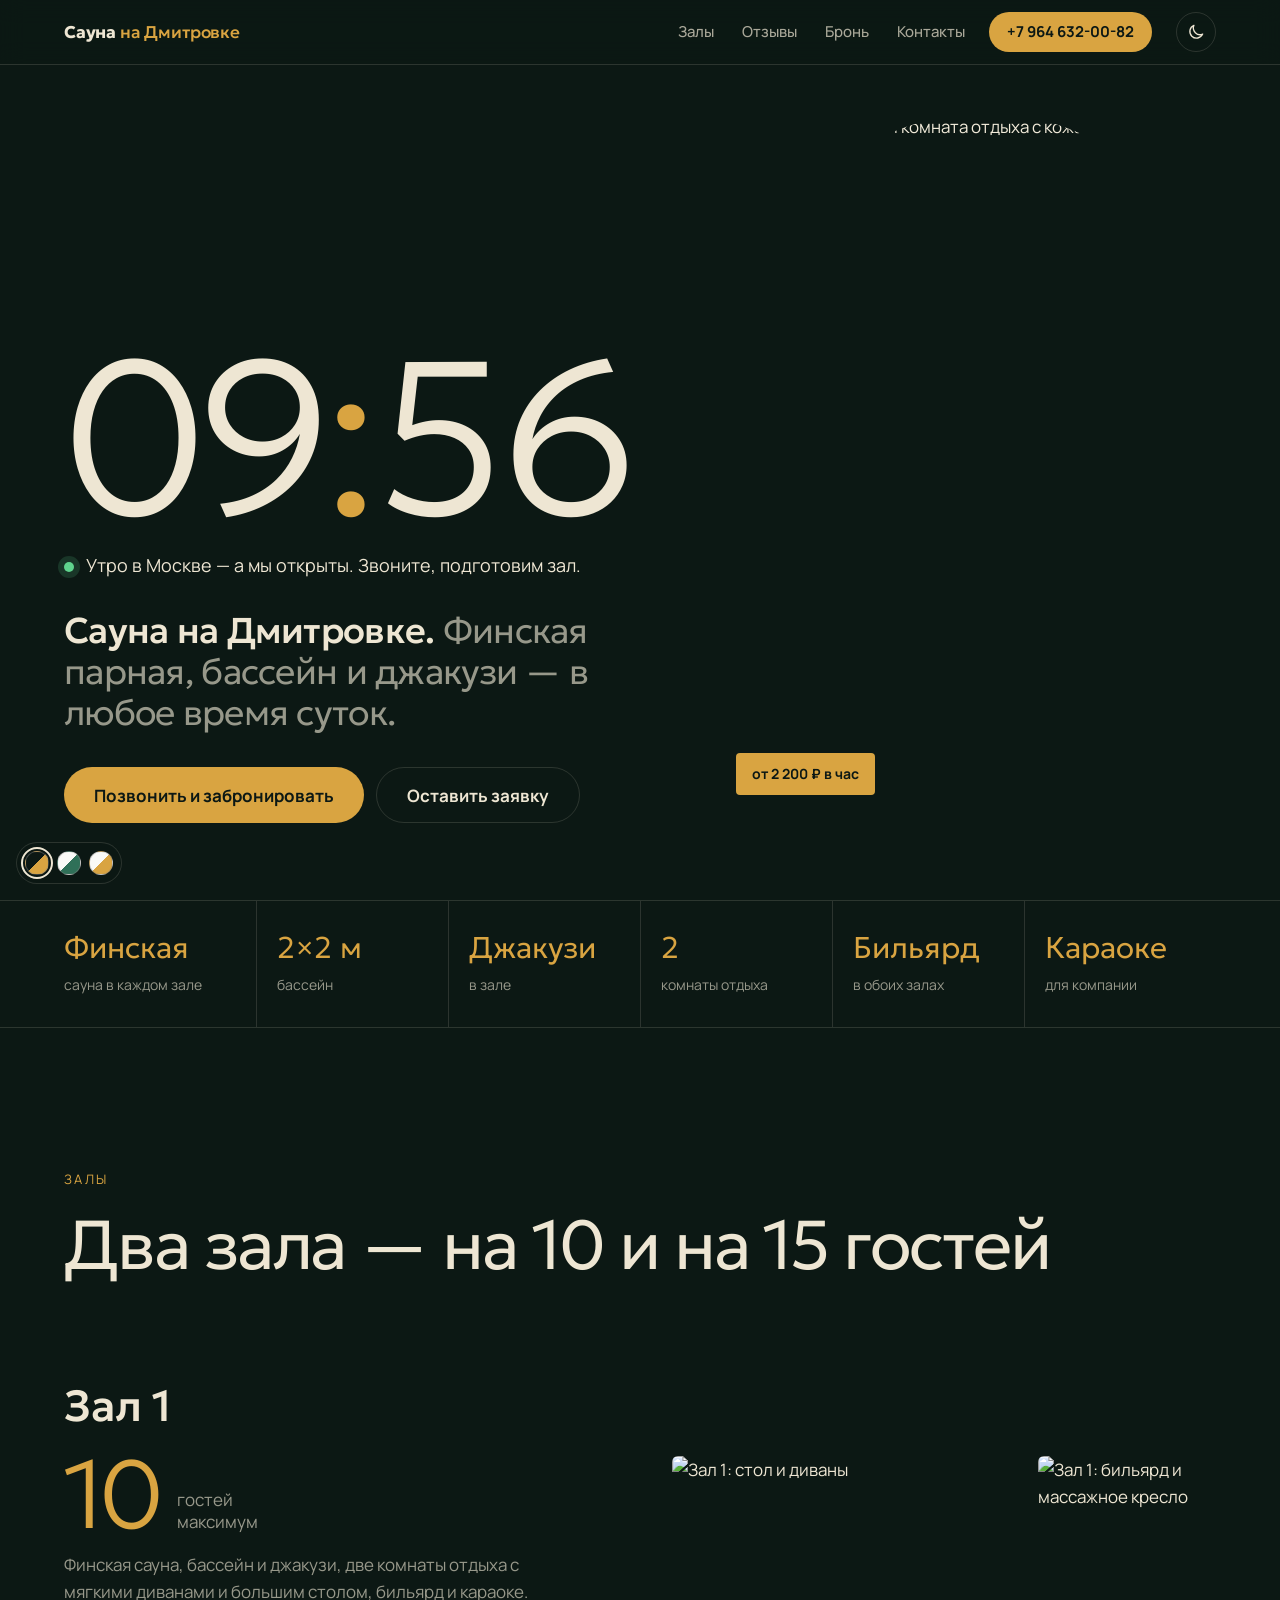
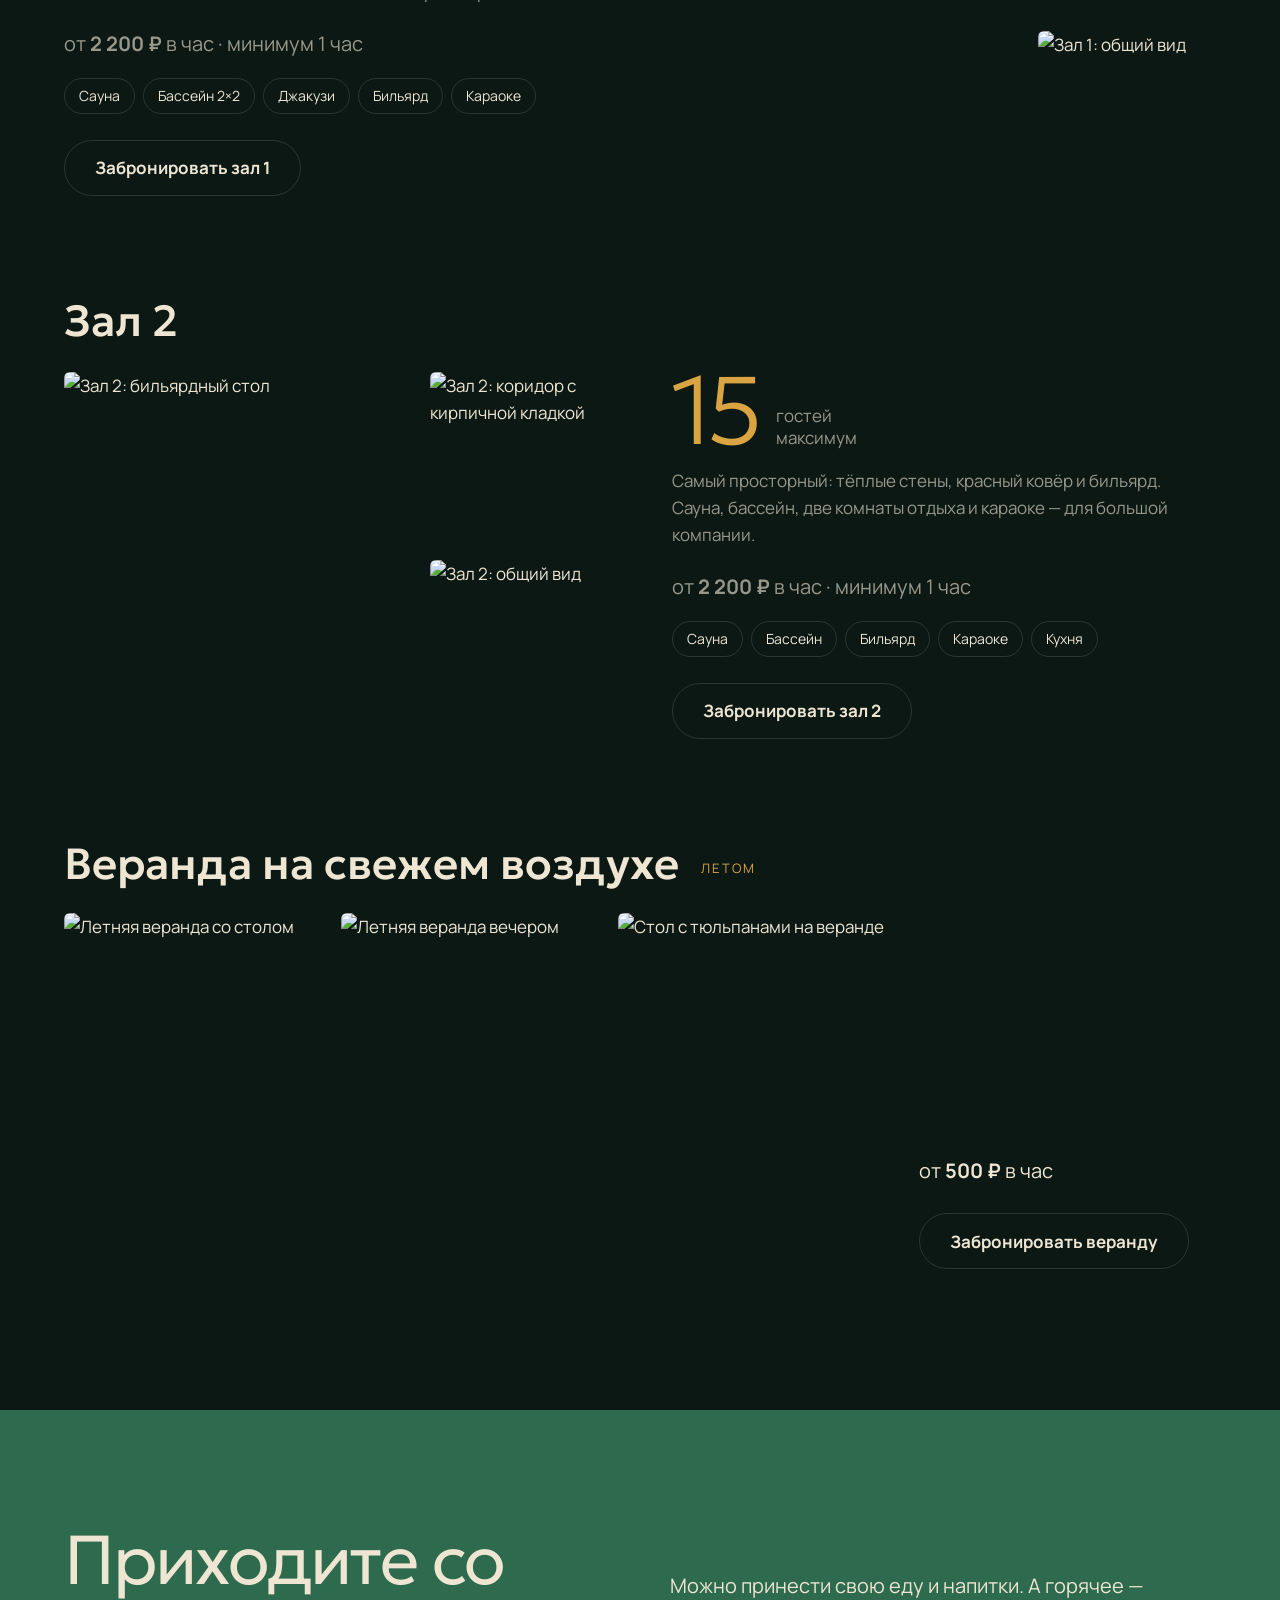
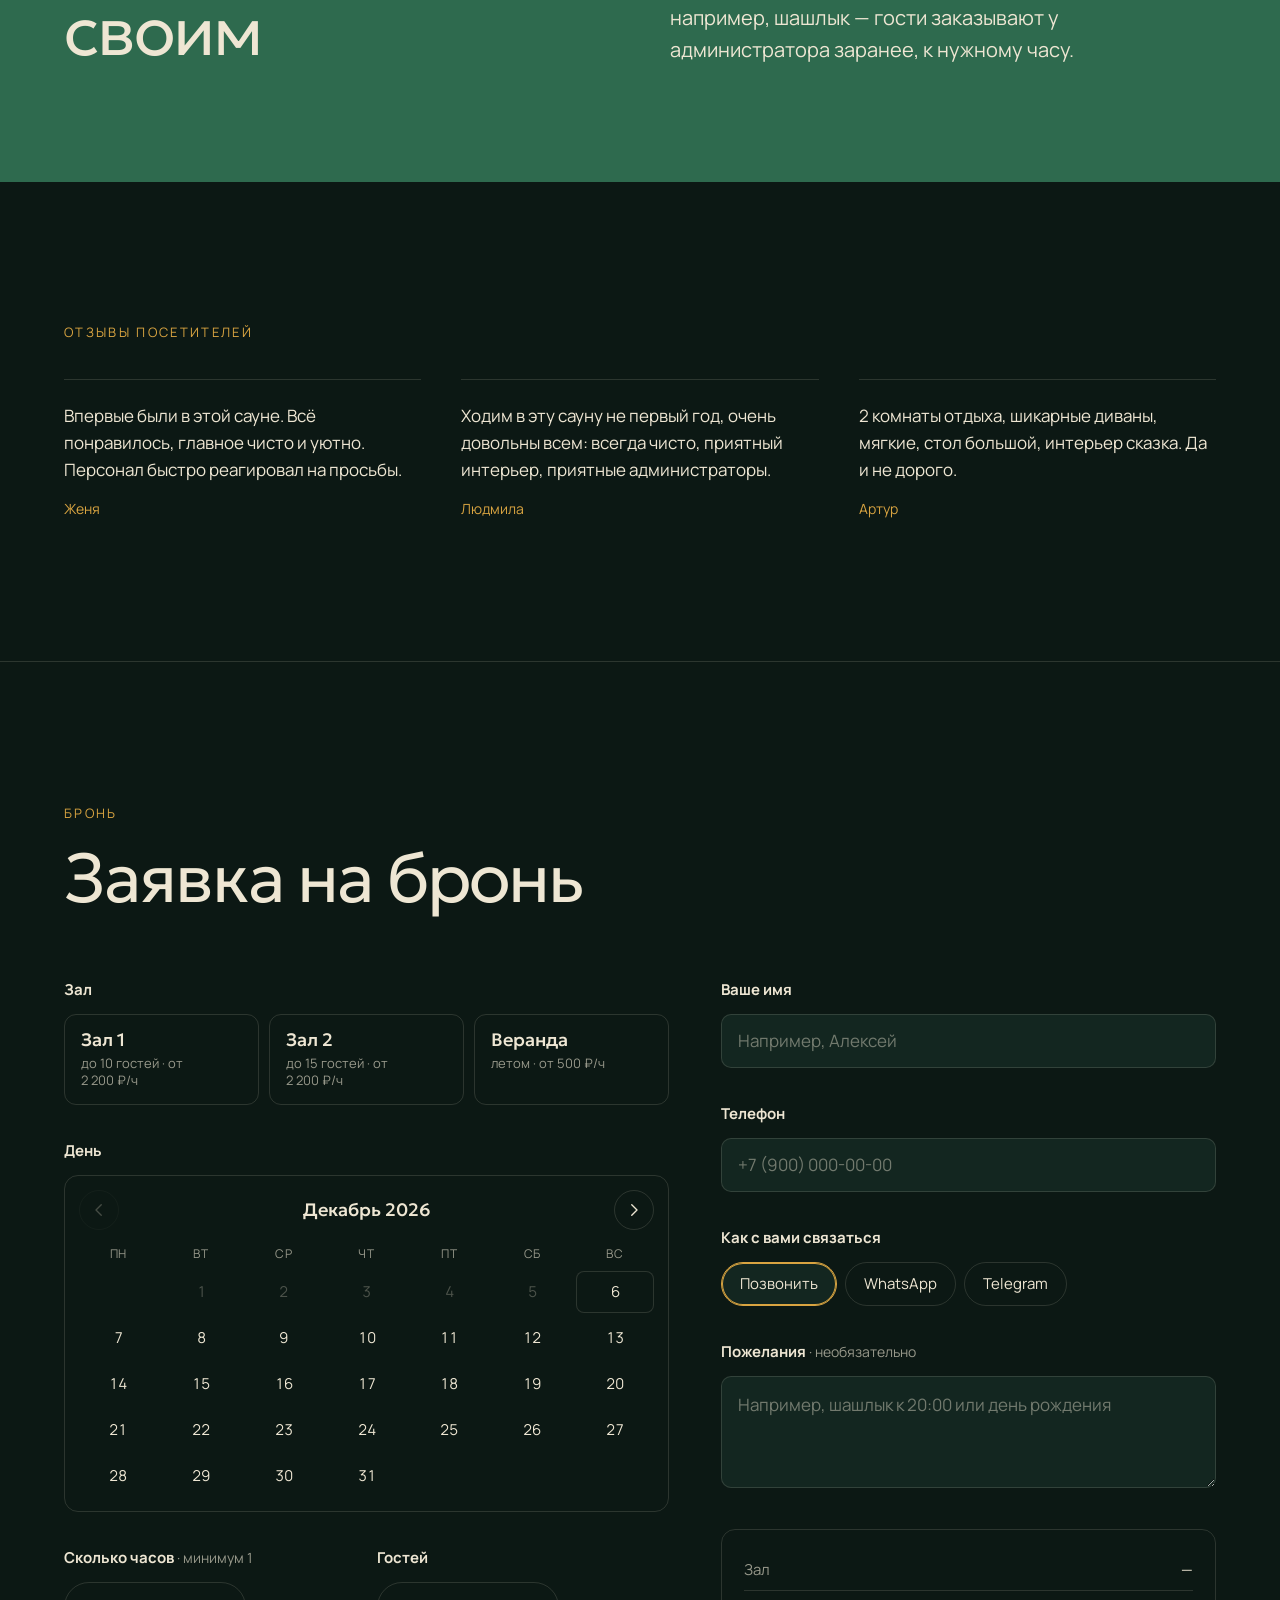
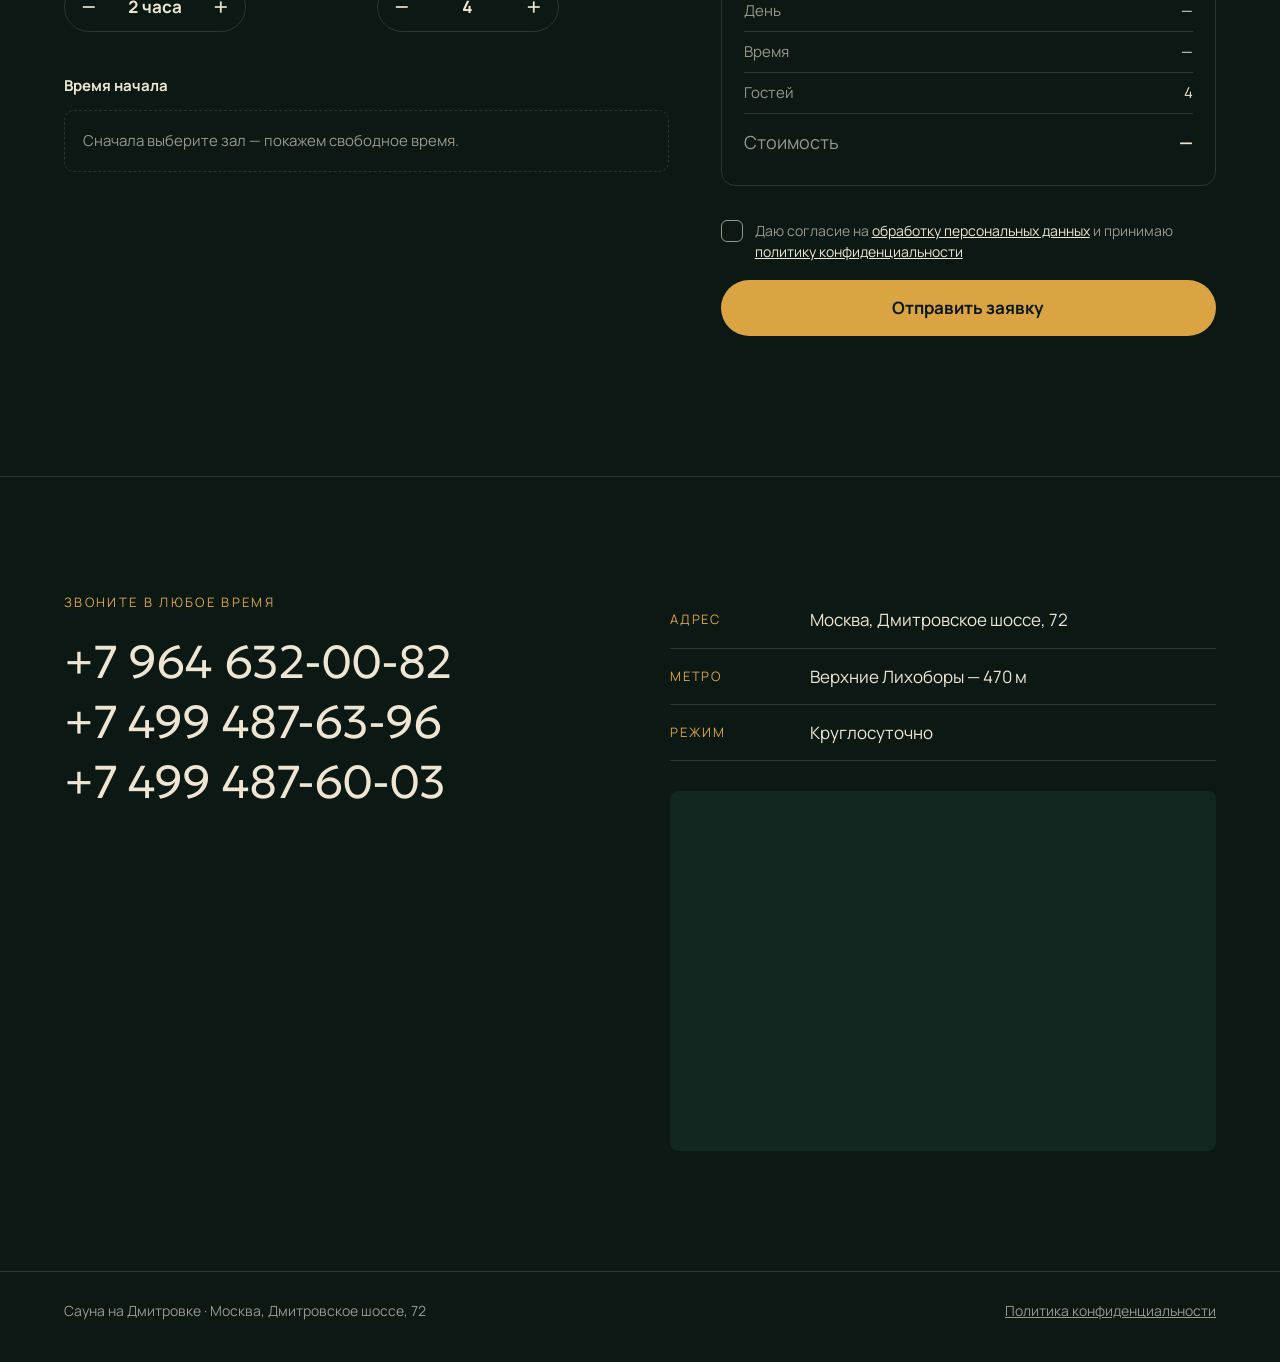
==== index.html @ c2f3207b "Минимализм: зелёный ближе к цвету потолка в залах Co-Authored-By: Claude Opus 5.5 <noreply@anthropic" ====
<!DOCTYPE html>
<html lang="ru">
<head>
<meta charset="UTF-8">
<meta name="viewport" content="width=device-width, initial-scale=1">
<meta name="referrer" content="no-referrer">
<script>
// Тема и вариант дизайна до отрисовки, чтобы не мигало: сохранённый выбор, иначе тёмная и первый
(function () {
  var t = null, d = null;
  try { t = localStorage.getItem('theme'); d = localStorage.getItem('design'); } catch (e) {}
  var q = /[?&]d=([123])/.exec(location.search);
  if (q) d = q[1];
  if (t !== 'light') t = 'dark';
  if (d !== '2' && d !== '3') d = '1';
  document.documentElement.setAttribute('data-theme', t);
  document.documentElement.setAttribute('data-design', d);
})();
</script>
<title>Сауна на Дмитровке — открыто круглосуточно</title>
<link rel="preconnect" href="https://fonts.googleapis.com">
<link rel="preconnect" href="https://fonts.gstatic.com" crossorigin>
<link href="https://fonts.googleapis.com/css2?family=Geologica:wght@200;300;500;700&family=Manrope:wght@400;500;700&family=Onest:wght@400;500;600;700&display=swap" rel="stylesheet">
<style>
:root {
  --night: #0c1814;      /* ночь, хвоя */
  --deep: #132620;
  --cloth: #2e6a4e;      /* сукно бильярда, потолок зала */
  --gold: #d9a441;       /* золотистая штукатурка стен */
  --steam: #eee6d3;      /* пар, полотенце */
  --dim: rgba(238, 230, 211, .62);
  --line: rgba(238, 230, 211, .14);
  --pad: clamp(20px, 5vw, 72px);
  --accent: var(--gold);  /* золото для текста */
  --on-gold: #0c1814;     /* текст на золотой кнопке */
  --gold-hover: #f0bd58;
  --map-filter: invert(.9) hue-rotate(180deg) saturate(.5);
  --display: 'Geologica', sans-serif;
  --body: 'Manrope', system-ui, sans-serif;
  color-scheme: dark;
}
/* Светлая тема: день, пар и светлое дерево */
:root { --err: #f0806f; }
:root[data-theme="light"] {
  --night: #fafaf7;
  --deep: #efece4;
  --steam: #15251e;
  --dim: rgba(21, 37, 30, .68);
  --line: rgba(21, 37, 30, .14);
  --accent: #8f6210;
  --gold-hover: #c8922f;
  --map-filter: none;
  --err: #b3392b;
  color-scheme: light;
}
* { box-sizing: border-box; }
html { scroll-behavior: smooth; }
body { margin: 0; background: var(--night); color: var(--steam); font: 400 17px/1.6 var(--body), system-ui, sans-serif; -webkit-font-smoothing: antialiased; overflow-x: hidden; }
img { display: block; max-width: 100%; }
a { color: inherit; }
h1, h2, h3, p, ul, dl, dd, figure, blockquote { margin: 0; padding: 0; }
ul { list-style: none; }
.wrap { max-width: 1280px; margin: 0 auto; padding: 0 var(--pad); }
h2 { font: 300 clamp(38px, 5.4vw, 76px)/1.02 var(--display), sans-serif; letter-spacing: -.03em; }
.kicker { font-size: 13px; letter-spacing: .18em; text-transform: uppercase; color: var(--accent); margin-bottom: 20px; }
.btn { display: inline-flex; align-items: center; gap: 10px; min-height: 56px; padding: 0 30px; border-radius: 999px; background: var(--gold); color: var(--on-gold); font-weight: 700; text-decoration: none; transition: background .2s; }
.btn:hover { background: var(--gold-hover); }
.btn-ghost { background: none; color: var(--steam); border: 1px solid var(--line); }
.btn-ghost:hover { background: var(--deep); }

/* Шапка */
.top { position: absolute; inset: 0 0 auto; z-index: 5; display: flex; align-items: center; gap: 24px; padding: 22px var(--pad); }
.brand { font: 500 18px/1 var(--display); text-decoration: none; letter-spacing: -.01em; }
.brand b { color: var(--accent); font-weight: 500; }
.top nav { margin-left: auto; display: flex; gap: 28px; font-size: 15px; }
.top nav a { text-decoration: none; opacity: .75; }
.top nav a:hover { opacity: 1; }
.top .tel { text-decoration: none; font-weight: 700; }
.theme { flex: none; display: grid; place-items: center; width: 44px; height: 44px; padding: 0; border: 1px solid var(--line); border-radius: 50%; background: none; color: inherit; cursor: pointer; transition: background .2s; }
.theme, .lb button, [data-gallery] img { -webkit-tap-highlight-color: transparent; }
button, .btn { -webkit-user-select: none; user-select: none; }
.theme:focus:not(:focus-visible), .lb button:focus:not(:focus-visible) { outline: none; }
@media (hover: hover) { .theme:hover { background: var(--deep); } }
.theme svg { width: 20px; height: 20px; }
.theme .sun, [data-theme="light"] .theme .moon { display: none; }
[data-theme="light"] .theme .sun { display: block; }
body, .inside, .contact, .tags li, .btn-ghost { transition: background-color .3s, color .3s, border-color .3s; }

/* Первый экран: живые часы */
.hero { min-height: 100svh; display: grid; grid-template-columns: 1.15fr .85fr; align-items: end; gap: clamp(28px, 5vw, 80px); padding: 120px var(--pad) clamp(40px, 6vw, 80px); max-width: 1440px; margin: 0 auto; }
.clock { font: 200 clamp(100px, 17vw, 270px)/.8 var(--display), sans-serif; letter-spacing: -.06em; font-variant-numeric: tabular-nums; color: var(--steam); -webkit-user-select: none; user-select: none; }
.clock .colon { color: var(--accent); animation: blink 2s steps(1) infinite; }
@keyframes blink { 50% { opacity: .2; } }
.now { display: flex; align-items: flex-start; gap: 12px; margin: 26px 0 30px; font-size: 18px; }
.dot { flex: none; margin-top: .6em; width: 10px; height: 10px; border-radius: 50%; background: #5fd38d; box-shadow: 0 0 0 6px rgba(95, 211, 141, .16); }
.hero h1 { font: 500 clamp(26px, 2.8vw, 40px)/1.15 var(--display); letter-spacing: -.02em; max-width: 18em; }
.hero h1 span { color: var(--dim); font-weight: 300; }
.hero .actions { display: flex; flex-wrap: wrap; gap: 12px; margin-top: 34px; }
.hero figure { position: relative; align-self: stretch; min-height: 420px; }
.hero figure img { position: absolute; inset: 0; width: 100%; height: 100%; object-fit: cover; border-radius: 300px 300px 8px 8px; filter: saturate(.85) contrast(1.05); }
.hero figcaption { position: absolute; left: -18px; bottom: 28px; background: var(--gold); color: var(--on-gold); padding: 10px 16px; font-weight: 700; font-size: 14px; border-radius: 4px; }

/* Что внутри */
.inside { border-block: 1px solid var(--line); }
.inside ul { display: grid; grid-template-columns: repeat(6, 1fr); }
.inside li { padding: 30px 20px; border-left: 1px solid var(--line); }
.inside li:first-child { border-left: 0; padding-left: 0; }
.inside b { display: block; font: 300 30px/1.1 var(--display); color: var(--accent); margin-bottom: 6px; }
.inside span { color: var(--dim); font-size: 14px; }

/* Залы */
.halls { padding-block: clamp(80px, 11vw, 160px); }
.hall { display: grid; grid-template-columns: 1fr 1fr; gap: clamp(28px, 5vw, 80px); align-items: center; margin-top: clamp(56px, 8vw, 110px); }
.hall:nth-child(odd) .shots { order: 2; }
.shots { display: grid; grid-template-columns: 2fr 1fr; gap: 10px; }
.shots img { width: 100%; height: 100%; object-fit: cover; border-radius: 6px; aspect-ratio: 4 / 3; }
.shots img:first-child { grid-row: span 2; aspect-ratio: auto; }
.cap { display: flex; align-items: last baseline; gap: 18px; margin-bottom: 18px; }
.cap b { font: 200 clamp(64px, 7.5vw, 104px)/.8 var(--display); letter-spacing: -.05em; color: var(--accent); }
.cap span { color: var(--dim); line-height: 1.3; }
.hall h3 { grid-column: 1 / -1; font: 500 clamp(32px, 3.4vw, 44px)/1.1 var(--display); margin-bottom: calc(-1 * clamp(10px, 3vw, 50px)); }
.hall p { color: var(--dim); max-width: 30em; }
.price { margin-top: 22px; font-size: 20px; }
.price b { font-weight: 700; }
.tags { display: flex; flex-wrap: wrap; gap: 8px; margin-top: 18px; }
.tags li { padding: 6px 14px; border: 1px solid var(--line); border-radius: 999px; font-size: 14px; }
.veranda { margin-top: clamp(56px, 8vw, 110px); display: grid; grid-template-columns: repeat(3, 1fr) 1.2fr; gap: 10px; align-items: end; }
.veranda img { aspect-ratio: 3 / 4; object-fit: cover; border-radius: 6px; width: 100%; }
.veranda h3 { grid-column: 1 / -1; font: 500 clamp(32px, 3.4vw, 44px)/1.1 var(--display); margin-bottom: 14px; }
.veranda h3 small { font: 400 13px/1 var(--body), sans-serif; letter-spacing: .18em; text-transform: uppercase; color: var(--accent); margin-left: 12px; vertical-align: middle; }
.veranda div { padding-left: 24px; }

/* Своё */
.own { background: var(--cloth); color: #eee6d3; padding: clamp(70px, 9vw, 130px) 0; }
.own .wrap { display: grid; grid-template-columns: 1fr 1fr; gap: 60px; align-items: end; }
.own p { font-size: 20px; max-width: 26em; }

/* Отзывы */
.reviews { padding-block: clamp(80px, 11vw, 160px); }
.quotes { margin-top: 36px; display: grid; grid-template-columns: repeat(3, 1fr); gap: 40px; }
.quotes figure { border-top: 1px solid var(--line); padding-top: 22px; }
.quotes blockquote { font-size: 17px; }
.quotes figcaption { margin-top: 14px; color: var(--accent); font-size: 14px; }

/* Контакты */
.contact { border-top: 1px solid var(--line); padding: clamp(70px, 9vw, 130px) 0 120px; }
.contact .wrap { display: grid; grid-template-columns: 1fr 1fr; gap: 60px; }
.phones a { display: block; font: 300 clamp(30px, 3.6vw, 48px)/1.3 var(--display); text-decoration: none; letter-spacing: -.02em; }
.phones a:hover { color: var(--accent); }
.contact dl div { display: grid; grid-template-columns: 140px 1fr; padding: 14px 0; border-bottom: 1px solid var(--line); }
.contact dt { color: var(--accent); font-size: 13px; letter-spacing: .14em; text-transform: uppercase; padding-top: 3px; }
.map { margin-top: 30px; height: 360px; border-radius: 8px; overflow: hidden; background: var(--deep); }
.map iframe { width: 100%; height: 100%; border: 0; filter: var(--map-filter); }

/* Заявка на бронь */
.booking { border-top: 1px solid var(--line); padding: clamp(80px, 11vw, 160px) 0; }
.bk-head { display: grid; gap: 60px; align-items: end; margin-bottom: clamp(40px, 5vw, 64px); }
.bk-head p:last-child { color: var(--dim); max-width: 28em; }
.bk-form { display: grid; grid-template-columns: 1.1fr .9fr; gap: clamp(28px, 4vw, 64px); align-items: start; }
.bk-form[hidden] { display: none; }
.bk-col { display: grid; gap: 34px; min-width: 0; }
.bk-form fieldset { border: 0; margin: 0; padding: 0; min-width: 0; }
.f-label { display: block; padding: 0; margin-bottom: 12px; font-weight: 700; font-size: 15px; }
.f-label small { font-weight: 400; color: var(--dim); font-size: 14px; }
.f-input { width: 100%; min-height: 54px; padding: 0 16px; border: 1px solid var(--line); border-radius: 10px; background: var(--deep); color: var(--steam); font: inherit; }
textarea.f-input { min-height: 96px; padding: 14px 16px; resize: vertical; }
.f-input::placeholder { color: var(--dim); opacity: .7; }
.f-input:focus { outline: 2px solid var(--accent); outline-offset: 1px; }
.f-input[aria-invalid="true"] { border-color: var(--err); }
.f-err { color: var(--err); font-size: 14px; margin-top: 8px; }
.f-err:empty { display: none; }
.f-hint { color: var(--dim); font-size: 14px; margin-top: 8px; }
.sr { position: absolute; width: 1px; height: 1px; overflow: hidden; clip-path: inset(50%); white-space: nowrap; }

/* Выбор зала и способа связи */
.opts { display: grid; grid-template-columns: repeat(3, 1fr); gap: 10px; }
.opt { position: relative; cursor: pointer; -webkit-tap-highlight-color: transparent; }
.opt input { position: absolute; opacity: 0; pointer-events: none; }
.opt span { display: block; height: 100%; padding: 14px 16px; border: 1px solid var(--line); border-radius: 12px; transition: border-color .2s, background .2s; }
.opt b { display: block; font: 500 18px/1.2 var(--display); }
.opt small { display: block; margin-top: 4px; color: var(--dim); font-size: 13px; line-height: 1.35; }
.opt input:checked + span { border-color: var(--accent); background: var(--deep); box-shadow: inset 0 0 0 1px var(--accent); }
.opt input:focus-visible + span { outline: 2px solid var(--accent); outline-offset: 2px; }
.pills { display: flex; flex-wrap: wrap; gap: 8px; }
.pills .opt span { padding: 0 18px; min-height: 44px; display: flex; align-items: center; border-radius: 999px; font-size: 15px; }

/* Календарь */
.cal { border: 1px solid var(--line); border-radius: 14px; padding: 14px; }
.cal-head { display: flex; align-items: center; justify-content: space-between; margin-bottom: 10px; }
.cal-head b { font: 500 18px/1 var(--display); text-transform: capitalize; }
.cal-nav { display: grid; place-items: center; width: 40px; height: 40px; border: 1px solid var(--line); border-radius: 50%; background: none; color: inherit; cursor: pointer; -webkit-tap-highlight-color: transparent; }
.cal-nav:disabled { opacity: .25; cursor: default; }
.cal-nav svg { width: 18px; height: 18px; }
.cal-grid { display: grid; grid-template-columns: repeat(7, 1fr); gap: 4px; text-align: center; }
.cal-grid .wd { font-size: 12px; color: var(--dim); padding: 4px 0; text-transform: uppercase; letter-spacing: .06em; }
.day { min-height: 42px; border: 0; border-radius: 8px; background: none; color: inherit; font: inherit; font-size: 15px; font-variant-numeric: tabular-nums; cursor: pointer; -webkit-tap-highlight-color: transparent; }
.day:not(:disabled):hover { background: var(--deep); }
.day.today { box-shadow: inset 0 0 0 1px var(--line); }
.day:disabled { opacity: .28; cursor: default; }
.day.full { text-decoration: line-through; }
.day[aria-pressed="true"] { background: var(--gold); color: var(--on-gold); font-weight: 700; }

/* Время */
.slots { display: grid; grid-template-columns: repeat(auto-fill, minmax(70px, 1fr)); gap: 6px; }
.slot { min-height: 44px; border: 1px solid var(--line); border-radius: 8px; background: none; color: inherit; font: inherit; font-size: 15px; font-variant-numeric: tabular-nums; cursor: pointer; -webkit-tap-highlight-color: transparent; }
.slot:not(:disabled):hover { background: var(--deep); }
.slot:disabled { opacity: .3; text-decoration: line-through; cursor: default; }
.slot[aria-pressed="true"] { background: var(--gold); border-color: var(--gold); color: var(--on-gold); font-weight: 700; }
.slots-empty { padding: 18px; border: 1px dashed var(--line); border-radius: 10px; color: var(--dim); font-size: 15px; }
.legend[hidden] { display: none; }
.legend { display: flex; flex-wrap: wrap; gap: 6px 18px; margin-top: 10px; color: var(--dim); font-size: 13px; }
.legend i { display: inline-block; width: 12px; height: 12px; margin-right: 6px; border-radius: 3px; vertical-align: -1px; border: 1px solid var(--line); }
.legend .l-busy { opacity: .35; background: var(--line); }
.legend .l-sel { background: var(--gold); border-color: var(--gold); }

/* Счётчики */
.stepper { display: inline-flex; align-items: center; border: 1px solid var(--line); border-radius: 999px; }
.stepper button { width: 48px; height: 48px; border: 0; border-radius: 50%; background: none; color: inherit; font: 300 24px/1 var(--display); cursor: pointer; -webkit-tap-highlight-color: transparent; }
.stepper button:disabled { opacity: .25; cursor: default; }
.stepper output { min-width: 84px; text-align: center; font-weight: 700; font-variant-numeric: tabular-nums; }
.row2 { display: grid; grid-template-columns: 1fr 1fr; gap: 20px; }

/* Итог и отправка */
.bk-side { position: sticky; top: 24px; }
.bk-sum { border: 1px solid var(--line); border-radius: 14px; padding: 20px 22px; }
.bk-sum dl div { display: flex; justify-content: space-between; gap: 16px; padding: 8px 0; border-bottom: 1px solid var(--line); font-size: 15px; }
.bk-sum dt { color: var(--dim); }
.bk-sum dd { text-align: right; }
.bk-sum .total { border-bottom: 0; padding-top: 14px; font-size: 18px; }
.bk-sum .total dd { font-weight: 700; }
.bk-submit { width: 100%; justify-content: center; margin-top: 18px; border: 0; font: inherit; font-weight: 700; cursor: pointer; }
.bk-submit:disabled { opacity: .6; cursor: progress; }
.bk-note { margin-top: 12px; color: var(--dim); font-size: 14px; text-align: center; }
.bk-done { display: none; max-width: 640px; }
.bk-done.show { display: block; }
.bk-done h3 { font: 500 clamp(30px, 3.4vw, 44px)/1.1 var(--display); margin-bottom: 14px; }
.bk-done p { color: var(--dim); margin-bottom: 24px; }
.bk-done .bk-sum { margin-bottom: 24px; }
.bk-demo { font-size: 13px; }
.hall-book { margin-top: 26px; }
.agree { display: flex; gap: 12px; align-items: flex-start; font-size: 14px; line-height: 1.5; color: var(--dim); cursor: pointer; -webkit-tap-highlight-color: transparent; }
.agree input { appearance: none; -webkit-appearance: none; flex: none; display: grid; place-content: center; width: 22px; height: 22px; margin: 0; border: 1px solid var(--dim); border-radius: 6px; background: none; cursor: pointer; }
.agree input::before { content: ""; width: 6px; height: 11px; margin-top: -3px; border: solid var(--on-gold); border-width: 0 2px 2px 0; transform: rotate(45deg) scale(0); transition: transform .15s; }
.agree input:checked { background: var(--gold); border-color: var(--gold); }
.agree input:checked::before { transform: rotate(45deg) scale(1); }
.agree input:focus-visible { outline: 2px solid var(--accent); outline-offset: 2px; }
.agree input[aria-invalid="true"] { border-color: var(--err); }
.agree a { color: var(--steam); }
.foot { border-top: 1px solid var(--line); padding: 28px 0 40px; color: var(--dim); font-size: 14px; }
.foot .wrap { display: flex; flex-wrap: wrap; justify-content: space-between; gap: 8px 24px; }
.foot a { color: inherit; }

/* Просмотр фото на весь экран */
[data-gallery] img { cursor: zoom-in; }
.lb { position: fixed; inset: 0; z-index: 50; display: none; background: rgba(6, 12, 10, .94); color: #eee6d3; touch-action: pan-y; }
.lb.open { display: block; }
.lb img { position: absolute; inset: 64px 72px 72px; width: calc(100% - 144px); height: calc(100% - 136px); object-fit: contain; user-select: none; -webkit-user-drag: none; transition: opacity .2s; }
.lb img.loading { opacity: .3; }
.lb button { position: absolute; z-index: 2; display: grid; place-items: center; width: 52px; height: 52px; padding: 0; border: 1px solid rgba(238, 230, 211, .2); border-radius: 50%; background: rgba(12, 24, 20, .6); color: inherit; cursor: pointer; }
.lb button:hover { background: rgba(238, 230, 211, .12); }
.lb button[hidden] { display: none; }
.lb button svg { width: 22px; height: 22px; }
.lb .lb-close { top: 16px; right: 16px; }
.lb .lb-prev { left: 12px; top: 50%; translate: 0 -50%; }
.lb .lb-next { right: 12px; top: 50%; translate: 0 -50%; }
.lb-bar { position: absolute; left: 0; right: 0; bottom: 0; pointer-events: none; display: flex; justify-content: center; gap: 14px; padding: 22px; font-size: 15px; }
.lb-bar b { font-weight: 700; color: #d9a441; }

@media (max-width: 900px) {
  .top nav { display: none; }
  .top .tel { margin-left: auto; }
  .hero, .hall, .own .wrap, .contact .wrap { grid-template-columns: 1fr; }
  .hero figure { min-height: 320px; order: -1; }
  .hall:nth-child(odd) .shots { order: 0; }
  .inside ul { grid-template-columns: repeat(2, 1fr); }
  .inside li, .inside li:first-child { border-left: 0; padding: 18px 0; border-top: 1px solid var(--line); }
  .veranda { grid-template-columns: repeat(3, 1fr); }
  .veranda div { grid-column: 1 / -1; padding: 16px 0 0; }
  .quotes { grid-template-columns: 1fr; }
  .bk-head, .bk-form { grid-template-columns: 1fr; }
  .bk-side { position: static; }
}
@media (max-width: 520px) {
  .top .tel { display: none; }
  .theme { margin-left: auto; }
  .hero .btn { width: 100%; justify-content: center; }
  .contact dl div { grid-template-columns: 1fr; }
  .opts { grid-template-columns: 1fr; }
  .opts .opt span { display: flex; align-items: baseline; justify-content: space-between; gap: 12px; }
  .opts .opt small { margin: 0; text-align: right; }
  .row2 { grid-template-columns: 1fr; }
  .cal { padding: 10px; }
  .lb img { inset: 72px 0 64px; width: 100%; height: calc(100% - 136px); }
  .lb .lb-prev, .lb .lb-next { top: auto; bottom: 10px; translate: none; width: 44px; height: 44px; }
}
/* ===== Переключатель вариантов дизайна ===== */
.designs { position: fixed; left: 16px; bottom: 16px; z-index: 40; display: flex; gap: 8px; padding: 8px; border: 1px solid var(--line); border-radius: 999px; background: color-mix(in srgb, var(--night) 82%, transparent); -webkit-backdrop-filter: blur(10px); backdrop-filter: blur(10px); }
.designs button { width: 24px; height: 24px; padding: 0; border: 1px solid rgba(128, 128, 128, .45); border-radius: 50%; cursor: pointer; -webkit-tap-highlight-color: transparent; transition: transform .15s; }
.designs button:hover { transform: scale(1.12); }
.designs button[aria-pressed="true"] { outline: 2px solid var(--steam); outline-offset: 2px; }
.designs [data-d="1"] { background: linear-gradient(135deg, #0c1814 50%, #d9a441 50%); }
.designs [data-d="2"] { background: linear-gradient(135deg, #fafaf7 50%, #2f7058 50%); }
.designs [data-d="3"] { background: linear-gradient(135deg, #fafaf7 50%, #d9a441 50%); }

/* ===== Дизайн 1: коллаж зала ровно по высоте блока с текстом и кнопкой ===== */
[data-design="1"] .hero { min-height: calc(100svh - 65px); padding-top: 48px; }
@media (min-width: 901px) {
  [data-design="1"] .hall { align-items: stretch; }
  [data-design="1"] .shots { contain: size; grid-template-rows: 1fr 1fr; }
  [data-design="1"] .shots img { aspect-ratio: auto; }
}

/* Дизайн 1 на телефоне: фото — фон первого экрана, часы и текст поверх, всё в один экран */
@media (max-width: 900px) {
  [data-design="1"] .hero { position: relative; display: flex; flex-direction: column; justify-content: flex-end; min-height: calc(100svh - 65px); padding: 40px var(--pad) 28px; overflow: hidden; }
  [data-design="1"] .hero > div { position: relative; z-index: 1; }
  [data-design="1"] .hero figure { position: absolute; inset: 0; min-height: 0; }
  [data-design="1"] .hero figure img { border-radius: 0; filter: saturate(.8) brightness(.9); }
  [data-design="1"] .hero figure::after { content: ""; position: absolute; inset: 0; pointer-events: none; background: linear-gradient(to bottom, transparent 20%, color-mix(in srgb, var(--night) 72%, transparent) 42%, color-mix(in srgb, var(--night) 92%, transparent) 62%, var(--night) 85%); }
  [data-design="1"][data-theme="dark"] .hero figure::after { background: linear-gradient(to bottom, var(--night) 0, color-mix(in srgb, var(--night) 85%, transparent) 10%, transparent 26%, color-mix(in srgb, var(--night) 72%, transparent) 42%, color-mix(in srgb, var(--night) 92%, transparent) 62%, var(--night) 85%); }
  [data-design="1"] .hero figcaption { display: none; }
  /* светлая тема: часы белые поверх фото, светлый фон начинается сразу под ними — на любой высоте экрана */
  [data-design="1"][data-theme="light"] .clock { color: #fff; text-shadow: 0 2px 24px rgba(0, 0, 0, .35); }
  [data-design="1"][data-theme="light"] .hero figure::after { background: none; }
  [data-design="1"][data-theme="light"] .hero > div { margin: 0 calc(-1 * var(--pad)) -28px; padding: 0 var(--pad) 28px; background: linear-gradient(to bottom, transparent calc(var(--clock) * .8 - 12px), color-mix(in srgb, var(--night) 92%, transparent) calc(var(--clock) * .8 + 14px), var(--night) calc(var(--clock) * .8 + 50px)); }
  [data-design="1"] .hero { --clock: clamp(84px, 25vw, 150px); }
  [data-design="1"] .clock { font-size: var(--clock); }
  [data-design="1"] .now { margin: 16px 0 18px; font-size: 16px; }
  [data-design="1"] .hero h1 { font-size: clamp(24px, 6.4vw, 32px); }
  [data-design="1"] .hero .actions { margin-top: 24px; }
}

/* ===== Дизайн 2: минимализм — всё нужное сразу, ничего лишнего ===== */
:root[data-design="2"] {
  --night: #121212;
  --deep: #1d1d1c;
  --cloth: #1d1d1c;
  --gold: #4f9a7e;
  --on-gold: #121212;
  --gold-hover: #5fab8e;
  --steam: #f1f0ec;
  --dim: rgba(241, 240, 236, .6);
  --line: rgba(241, 240, 236, .12);
  --accent: #6db596;
  --display: 'Onest', system-ui, sans-serif;
  --body: 'Onest', system-ui, sans-serif;
}
:root[data-design="2"][data-theme="light"] {
  --night: #fafaf7;
  --deep: #f0efe9;
  --cloth: #f0efe9;
  --gold: #2f7058;
  --on-gold: #fff;
  --gold-hover: #275f4a;
  --steam: #151515;
  --dim: rgba(21, 21, 21, .62);
  --line: rgba(21, 21, 21, .12);
  --accent: #2f7058;
}
:is([data-design="2"], [data-design="3"]) body { font-size: 16px; }
/* Шапка общая для обоих дизайнов: липкая, с телефоном-кнопкой */
:root .top { position: sticky; top: 0; padding: 12px var(--pad); background: color-mix(in srgb, var(--night) 88%, transparent); -webkit-backdrop-filter: blur(12px); backdrop-filter: blur(12px); border-bottom: 1px solid var(--line); }
:root .brand { font-weight: 700; font-size: 17px; }
:root .top nav a { opacity: .7; font-weight: 500; }
:root .top .tel { display: inline-flex; align-items: center; min-height: 40px; padding: 0 14px; border-radius: 8px; background: var(--gold); color: var(--on-gold); font-size: 15px; }
:root .top .tel:hover { background: var(--gold-hover); }
:root .theme { width: 40px; height: 40px; border-radius: 8px; }
/* в первом дизайне всё круглое */
[data-design="1"] .top .tel { border-radius: 999px; padding: 0 18px; }
[data-design="1"] .theme { border-radius: 50%; }

/* ===== Дизайн 3: расположение как во втором, цвета и округлость первого ===== */
:root[data-design="3"] { --display: 'Onest', system-ui, sans-serif; --body: 'Onest', system-ui, sans-serif; }
:root[data-design="3"] :is(.btn, .tags li, .top .tel) { border-radius: 999px; }
:root[data-design="3"] .theme { border-radius: 50%; }
:root[data-design="3"] .hero figure img { border-radius: 300px 300px 8px 8px; filter: saturate(.85) contrast(1.05); }
:root[data-design="3"] .hero figcaption { background: var(--gold); color: var(--on-gold); border-radius: 4px; }
:root[data-design="3"] :is(.shots img, .veranda img) { border-radius: 6px; }
:root[data-design="3"] .cap b { color: var(--accent); }
:is([data-design="2"], [data-design="3"]) .btn { min-height: 52px; padding: 0 24px; border-radius: 10px; font-weight: 600; }
:is([data-design="2"], [data-design="3"]) h2 { font: 600 clamp(30px, 3.6vw, 44px)/1.1 var(--display); letter-spacing: -.025em; }
:is([data-design="2"], [data-design="3"]) .kicker { font-size: 14px; font-weight: 600; letter-spacing: 0; text-transform: none; margin-bottom: 10px; }

:is([data-design="2"], [data-design="3"]) .hero { min-height: 0; grid-template-columns: 1fr 1fr; align-items: center; padding: clamp(40px, 6vw, 80px) var(--pad); max-width: 1280px; }
:is([data-design="2"], [data-design="3"]) .clock { display: none; }
:is([data-design="2"], [data-design="3"]) .now { display: inline-flex; align-items: center; margin: 0 0 22px; padding: 6px 14px 6px 12px; border: 1px solid var(--line); border-radius: 999px; font-size: 14px; font-weight: 500; }
:is([data-design="2"], [data-design="3"]) .now .dot { margin-top: 0; width: 8px; height: 8px; box-shadow: 0 0 0 4px rgba(95, 211, 141, .18); }
:is([data-design="2"], [data-design="3"]) .hero h1 { font: 700 clamp(34px, 4.4vw, 58px)/1.05 var(--display); letter-spacing: -.035em; }
:is([data-design="2"], [data-design="3"]) .hero h1 span { display: block; margin-top: 16px; font: 400 clamp(17px, 1.5vw, 20px)/1.5 var(--body); letter-spacing: 0; color: var(--dim); }
:is([data-design="2"], [data-design="3"]) .hero .actions { margin-top: 28px; }
:is([data-design="2"], [data-design="3"]) .hero figure { min-height: 460px; }
:is([data-design="2"], [data-design="3"]) .hero figure img { border-radius: 16px; filter: none; }
:is([data-design="2"], [data-design="3"]) .hero figcaption { left: 16px; bottom: 16px; border-radius: 8px; background: var(--night); color: var(--steam); }

:is([data-design="2"], [data-design="3"]) .inside { border: 0; }
:is([data-design="2"], [data-design="3"]) .inside ul { gap: 8px; }
:is([data-design="2"], [data-design="3"]) .inside li, :is([data-design="2"], [data-design="3"]) .inside li:first-child { padding: 18px 20px; border: 0; border-radius: 12px; background: var(--deep); }
:is([data-design="2"], [data-design="3"]) .inside b { font: 600 19px/1.2 var(--display); color: var(--steam); margin-bottom: 2px; }

:is([data-design="2"], [data-design="3"]) .halls { padding-block: clamp(56px, 7vw, 96px); }
:is([data-design="2"], [data-design="3"]) .hall, :is([data-design="2"], [data-design="3"]) .veranda { margin-top: clamp(48px, 6vw, 80px); gap: clamp(20px, 3vw, 40px); }
:is([data-design="2"], [data-design="3"]) .hall:nth-child(odd) .shots { order: 0; }
:is([data-design="2"], [data-design="3"]) .hall h3, :is([data-design="2"], [data-design="3"]) .veranda h3 { margin: 0; font: 600 26px/1.2 var(--display); letter-spacing: -.02em; }
/* заголовок отстоит от фото на 16px: у зала промежуток сетки больше, у веранды 10px */
:is([data-design="2"], [data-design="3"]) .hall h3 { margin-bottom: calc(16px - clamp(20px, 3vw, 40px)); }
:is([data-design="2"], [data-design="3"]) .veranda h3 { margin-bottom: 6px; }
/* фото веранды занимают ту же ширину, что и коллаж зала (левая половина), текст — справа, как у залов */
:is([data-design="2"], [data-design="3"]) .veranda { --g: clamp(20px, 3vw, 40px); gap: 10px; grid-template-columns: repeat(3, calc((50% - var(--g) / 2 - 20px) / 3)) 1fr; }
:is([data-design="2"], [data-design="3"]) .veranda div { padding-left: calc(var(--g) - 10px); }
:is([data-design="2"], [data-design="3"]) .veranda h3 small { font: 500 14px/1 var(--body); letter-spacing: 0; text-transform: none; margin-left: 8px; }
:is([data-design="2"], [data-design="3"]) .shots img, :is([data-design="2"], [data-design="3"]) .veranda img { border-radius: 10px; }
:is([data-design="2"], [data-design="3"]) .cap { align-items: baseline; gap: 8px; margin-bottom: 12px; }
:is([data-design="2"], [data-design="3"]) .cap b { font: 700 40px/1 var(--display); letter-spacing: -.03em; color: var(--steam); }
:is([data-design="2"], [data-design="3"]) .cap span br { display: none; }
:is([data-design="2"], [data-design="3"]) .price { margin-top: 16px; font-size: 18px; }
:is([data-design="2"], [data-design="3"]) .tags li { border-radius: 8px; padding: 5px 12px; background: var(--deep); border-color: transparent; }
:is([data-design="2"], [data-design="3"]) .hall-book { margin-top: 20px; }

:is([data-design="2"], [data-design="3"]) .own { padding: 0; background: var(--deep); color: inherit; }
:is([data-design="2"], [data-design="3"]) .own .wrap { align-items: center; padding-block: clamp(32px, 4vw, 48px); gap: 32px; }
:is([data-design="2"], [data-design="3"]) .own h2 { font-size: clamp(26px, 2.6vw, 34px); }
:is([data-design="2"], [data-design="3"]) .own p { font-size: 17px; color: var(--dim); }

:is([data-design="2"], [data-design="3"]) .reviews, :is([data-design="2"], [data-design="3"]) .booking { padding-block: clamp(56px, 7vw, 96px); }
:is([data-design="2"], [data-design="3"]) .quotes { margin-top: 24px; gap: 12px; }
:is([data-design="2"], [data-design="3"]) .quotes figure { padding: 22px; border: 0; border-radius: 14px; background: var(--deep); }
:is([data-design="2"], [data-design="3"]) .quotes figcaption { color: var(--dim); font-weight: 600; }
:is([data-design="2"], [data-design="3"]) .bk-head { margin-bottom: 32px; }
:is([data-design="2"], [data-design="3"]) .opt span, :is([data-design="2"], [data-design="3"]) .cal, :is([data-design="2"], [data-design="3"]) .bk-sum { border-radius: 12px; }
:is([data-design="2"], [data-design="3"]) .contact { padding: clamp(56px, 7vw, 96px) 0 110px; }
:is([data-design="2"], [data-design="3"]) .phones a { font: 600 clamp(26px, 2.8vw, 36px)/1.4 var(--display); letter-spacing: -.02em; }
:is([data-design="2"], [data-design="3"]) .contact dt { letter-spacing: 0; text-transform: none; font-size: 15px; font-weight: 600; color: var(--dim); padding-top: 0; }
:is([data-design="2"], [data-design="3"]) .map { border-radius: 14px; }

@media (max-width: 900px) {
  /* на телефоне кружки справа под шапкой, чтобы не закрывать кнопки внизу первого экрана */
  .designs { left: auto; right: 10px; bottom: auto; top: 80px; flex-direction: column; padding: 6px; }
  :is([data-design="2"], [data-design="3"]) .hero { grid-template-columns: 1fr; padding-top: 24px; }
  :is([data-design="2"], [data-design="3"]) .hero figure { min-height: 280px; }
  :is([data-design="2"], [data-design="3"]) .inside li, :is([data-design="2"], [data-design="3"]) .inside li:first-child { padding: 14px 16px; }
  :is([data-design="2"], [data-design="3"]) .veranda { grid-template-columns: repeat(3, 1fr); }
  :is([data-design="2"], [data-design="3"]) .veranda div { padding: 8px 0 0; }
}
@media (max-width: 520px) {
  :root .top { gap: 10px; }
  :root .brand { font-size: 14px; white-space: nowrap; }
  :root .top .tel { display: inline-flex; margin-left: auto; padding: 0 10px; font-size: 13px; white-space: nowrap; }
  :root .theme { margin-left: 0; }
}
@media (prefers-reduced-motion: reduce) { .clock .colon { animation: none; } html { scroll-behavior: auto; } }
</style>
</head>
<body>

<header class="top">
  <a class="brand" href="#">Сауна <b>на Дмитровке</b></a>
  <nav><a href="#halls">Залы</a><a href="#reviews">Отзывы</a><a href="#booking">Бронь</a><a href="#contact">Контакты</a></nav>
  <a class="tel" href="tel:+79646320082">+7 964 632-00-82</a>
  <button class="theme" id="themeBtn" type="button" aria-label="Переключить тему">
    <svg class="moon" viewBox="0 0 24 24" fill="none" stroke="currentColor" stroke-width="1.6" stroke-linecap="round" stroke-linejoin="round" aria-hidden="true"><path d="M20 14.5A8 8 0 0 1 9.5 4a8 8 0 1 0 10.5 10.5z"/></svg>
    <svg class="sun" viewBox="0 0 24 24" fill="none" stroke="currentColor" stroke-width="1.6" stroke-linecap="round" aria-hidden="true"><circle cx="12" cy="12" r="4"/><path d="M12 2v2M12 20v2M4.9 4.9l1.4 1.4M17.7 17.7l1.4 1.4M2 12h2M20 12h2M4.9 19.1l1.4-1.4M17.7 6.3l1.4-1.4"/></svg>
  </button>
</header>

<main>
<section class="hero">
  <div>
    <div class="clock" id="clock" aria-hidden="true">00<span class="colon">:</span>00</div>
    <p class="now"><i class="dot"></i><span id="nowText">Мы открыты круглосуточно</span></p>
    <h1>Сауна на Дмитровке. <span>Финская парная, бассейн и джакузи — в любое время суток.</span></h1>
    <div class="actions">
      <a class="btn" href="tel:+79646320082">Позвонить и забронировать</a>
      <a class="btn btn-ghost" href="#booking">Оставить заявку</a>
    </div>
  </div>
  <figure data-gallery="Зал 1">
    <img src="https://sauna.ru/uploads/sauna/53/halls/75/hall_tmb/banya-dmitrovke-zal1-006-4059-b24.webp" alt="Зал 1: бильярд и комната отдыха с кожаными диванами">
    <figcaption>от 2 200 ₽ в час</figcaption>
  </figure>
</section>

<section class="inside">
  <ul class="wrap">
    <li><b>Финская</b><span>сауна в каждом зале</span></li>
    <li><b>2×2 м</b><span>бассейн</span></li>
    <li><b>Джакузи</b><span>в зале</span></li>
    <li><b>2</b><span>комнаты отдыха</span></li>
    <li><b>Бильярд</b><span>в обоих залах</span></li>
    <li><b>Караоке</b><span>для компании</span></li>
  </ul>
</section>

<section class="halls wrap" id="halls">
  <p class="kicker">Залы</p>
  <h2>Два зала — на 10 и на 15 гостей</h2>

  <article class="hall">
    <h3>Зал 1</h3>
    <div class="shots" data-gallery="Зал 1">
      <img src="https://sauna.ru/uploads/sauna/53/halls/75/banya-dmitrovke-zal1-007-4060-yxw.jpg" alt="Зал 1: стол и диваны" loading="lazy">
      <img src="https://sauna.ru/uploads/sauna/53/halls/75/banya-dmitrovke-zal1-009-4062-bh8.jpg" alt="Зал 1: бильярд и массажное кресло" loading="lazy">
      <img src="https://sauna.ru/uploads/sauna/53/halls/75/banya-dmitrovke-zal1-010-4063-igj.jpg" alt="Зал 1: общий вид" loading="lazy">
    </div>
    <div>
      <div class="cap"><b>10</b><span>гостей <br>максимум</span></div>
      <p>Финская сауна, бассейн и джакузи, две комнаты отдыха с мягкими диванами и большим столом, бильярд и караоке.</p>
      <p class="price">от <b>2 200 ₽</b> в час · минимум 1 час</p>
      <ul class="tags"><li>Сауна</li><li>Бассейн 2×2</li><li>Джакузи</li><li>Бильярд</li><li>Караоке</li></ul>
      <a class="btn btn-ghost hall-book" href="#booking" data-hall="z1">Забронировать зал 1</a>
    </div>
  </article>

  <article class="hall">
    <h3>Зал 2</h3>
    <div class="shots" data-gallery="Зал 2">
      <img src="https://sauna.ru/uploads/sauna/53/halls/76/hall_tmb/banya-dmitrovke-zal2-006-21036-2r7.jpg" alt="Зал 2: бильярдный стол" loading="lazy">
      <img src="https://sauna.ru/uploads/sauna/53/halls/76/hall_tmb/banya-dmitrovke-zal2-007-4072-y0s.jpg" alt="Зал 2: коридор с кирпичной кладкой" loading="lazy">
      <img src="https://sauna.ru/uploads/sauna/53/halls/76/hall_tmb/banya-dmitrovke-zal2-008-21037-i2h.jpg" alt="Зал 2: общий вид" loading="lazy">
    </div>
    <div>
      <div class="cap"><b>15</b><span>гостей <br>максимум</span></div>
      <p>Самый просторный: тёплые стены, красный ковёр и бильярд. Сауна, бассейн, две комнаты отдыха и караоке — для большой компании.</p>
      <p class="price">от <b>2 200 ₽</b> в час · минимум 1 час</p>
      <ul class="tags"><li>Сауна</li><li>Бассейн</li><li>Бильярд</li><li>Караоке</li><li>Кухня</li></ul>
      <a class="btn btn-ghost hall-book" href="#booking" data-hall="z2">Забронировать зал 2</a>
    </div>
  </article>

  <div class="veranda" data-gallery="Веранда">
    <h3>Веранда на свежем воздухе <small>летом</small></h3>
    <img src="https://sauna.ru/uploads/sauna/53/halls/3393/hall_tmb/banya-dmitrovke-letnyaya-veranda-006-54420-ned.jpg" alt="Летняя веранда со столом" loading="lazy">
    <img src="https://sauna.ru/uploads/sauna/53/halls/3393/hall_tmb/banya-dmitrovke-letnyaya-veranda-007-54421-1th.jpg" alt="Летняя веранда вечером" loading="lazy">
    <img src="https://sauna.ru/uploads/sauna/53/halls/3393/hall_tmb/banya-dmitrovke-letnyaya-veranda-008-54422-0e2.jpg" alt="Стол с тюльпанами на веранде" loading="lazy">
    <div>
      <p class="price">от <b>500 ₽</b> в час</p>
      <a class="btn btn-ghost hall-book" href="#booking" data-hall="ver">Забронировать веранду</a>
    </div>
  </div>
</section>

<section class="own" id="own">
  <div class="wrap">
    <h2>Приходите со своим</h2>
    <p>Можно принести свою еду и напитки. А горячее — например, шашлык — гости заказывают у администратора заранее, к нужному часу.</p>
  </div>
</section>

<section class="reviews wrap" id="reviews">
  <p class="kicker">Отзывы посетителей</p>
  <div class="quotes">
    <figure><blockquote>Впервые были в этой сауне. Всё понравилось, главное чисто и уютно. Персонал быстро реагировал на просьбы.</blockquote><figcaption>Женя</figcaption></figure>
    <figure><blockquote>Ходим в эту сауну не первый год, очень довольны всем: всегда чисто, приятный интерьер, приятные администраторы.</blockquote><figcaption>Людмила</figcaption></figure>
    <figure><blockquote>2 комнаты отдыха, шикарные диваны, мягкие, стол большой, интерьер сказка. Да и не дорого.</blockquote><figcaption>Артур</figcaption></figure>
  </div>
</section>

<section class="booking" id="booking">
  <div class="wrap">
    <div class="bk-head">
      <div>
        <p class="kicker">Бронь</p>
        <h2>Заявка на бронь</h2>
      </div>
    </div>

    <form class="bk-form" id="bkForm" novalidate>
      <div class="bk-col">
        <fieldset>
          <legend class="f-label">Зал</legend>
          <div class="opts" id="hallOpts">
            <label class="opt"><input type="radio" name="hall" value="z1"><span><b>Зал 1</b><small>до 10 гостей · от 2&nbsp;200&nbsp;₽/&#8288;ч</small></span></label>
            <label class="opt"><input type="radio" name="hall" value="z2"><span><b>Зал 2</b><small>до 15 гостей · от 2&nbsp;200&nbsp;₽/&#8288;ч</small></span></label>
            <label class="opt"><input type="radio" name="hall" value="ver"><span><b>Веранда</b><small>летом · от 500&nbsp;₽/&#8288;ч</small></span></label>
          </div>
          <p class="f-err" id="hallErr"></p>
        </fieldset>

        <fieldset>
          <legend class="f-label">День</legend>
          <div class="cal" id="cal"></div>
          <p class="f-err" id="dateErr"></p>
        </fieldset>

        <div class="row2">
          <div>
            <span class="f-label" id="durLabel">Сколько часов <small>· минимум 1</small></span>
            <div class="stepper" role="group" aria-labelledby="durLabel">
              <button type="button" id="durMinus" aria-label="Меньше часов">−</button>
              <output id="durOut" aria-live="polite">2 часа</output>
              <button type="button" id="durPlus" aria-label="Больше часов">+</button>
            </div>
          </div>
          <div>
            <span class="f-label" id="gLabel">Гостей</span>
            <div class="stepper" role="group" aria-labelledby="gLabel">
              <button type="button" id="gMinus" aria-label="Меньше гостей">−</button>
              <output id="gOut" aria-live="polite">4</output>
              <button type="button" id="gPlus" aria-label="Больше гостей">+</button>
            </div>
            <p class="f-hint" id="gHint"></p>
          </div>
        </div>

        <fieldset>
          <legend class="f-label">Время начала <small id="slotsFor"></small></legend>
          <div id="slots"></div>
          <p class="legend" id="slotsLegend" hidden><span><i class="l-sel"></i>выбрано</span><span><i class="l-busy"></i>занято или не хватает часов подряд</span></p>
          <p class="f-err" id="timeErr"></p>
        </fieldset>
      </div>

      <div class="bk-col bk-side">
        <div>
          <label class="f-label" for="bkName">Ваше имя</label>
          <input class="f-input" id="bkName" name="name" autocomplete="name" placeholder="Например, Алексей" aria-describedby="nameErr">
          <p class="f-err" id="nameErr"></p>
        </div>
        <div>
          <label class="f-label" for="bkPhone">Телефон</label>
          <input class="f-input" id="bkPhone" name="phone" type="tel" inputmode="tel" autocomplete="tel" placeholder="+7 (900) 000-00-00" aria-describedby="phoneErr">
          <p class="f-err" id="phoneErr"></p>
        </div>
        <fieldset>
          <legend class="f-label">Как с вами связаться</legend>
          <div class="pills">
            <label class="opt"><input type="radio" name="channel" value="Звонок" checked><span>Позвонить</span></label>
            <label class="opt"><input type="radio" name="channel" value="WhatsApp"><span>WhatsApp</span></label>
            <label class="opt"><input type="radio" name="channel" value="Telegram"><span>Telegram</span></label>
          </div>
        </fieldset>
        <div>
          <label class="f-label" for="bkNote">Пожелания <small>· необязательно</small></label>
          <textarea class="f-input" id="bkNote" name="note" rows="3" placeholder="Например, шашлык к 20:00 или день рождения"></textarea>
        </div>

        <div class="bk-sum" aria-live="polite">
          <dl id="bkSum"></dl>
        </div>
        <div>
          <label class="agree">
            <input type="checkbox" id="bkAgree" name="agree" aria-describedby="agreeErr">
            <span>Даю согласие на <a href="consent.html" target="_blank" rel="noopener">обработку персональных данных</a> и принимаю <a href="privacy.html" target="_blank" rel="noopener">политику конфиденциальности</a></span>
          </label>
          <p class="f-err" id="agreeErr"></p>
          <button class="btn bk-submit" type="submit" id="bkSubmit">Отправить заявку</button>
        </div>
      </div>
    </form>

    <div class="bk-done" id="bkDone" tabindex="-1">
      <h3>Заявка принята</h3>
      <p id="bkDoneText"></p>
      <div class="bk-sum"><dl id="bkDoneSum"></dl></div>
      <button class="btn btn-ghost" type="button" id="bkAgain">Новая заявка</button>
      <p class="f-hint bk-demo">Демо-версия: заявка пока никуда не отправляется.</p>
    </div>
  </div>
</section>

<section class="contact" id="contact">
  <div class="wrap">
    <div>
      <p class="kicker">Звоните в любое время</p>
      <div class="phones">
        <a href="tel:+79646320082">+7 964 632-00-82</a>
        <a href="tel:+74994876396">+7 499 487-63-96</a>
        <a href="tel:+74994876003">+7 499 487-60-03</a>
      </div>
    </div>
    <div>
      <dl>
        <div><dt>Адрес</dt><dd>Москва, Дмитровское шоссе, 72</dd></div>
        <div><dt>Метро</dt><dd>Верхние Лихоборы — 470 м</dd></div>
        <div><dt>Режим</dt><dd>Круглосуточно</dd></div>
      </dl>
      <div class="map"><iframe title="Карта" loading="lazy" src="https://yandex.ru/map-widget/v1/?ll=37.557087%2C55.859728&amp;z=17&amp;pt=37.557087%2C55.859728"></iframe></div>
    </div>
  </div>
</section>
</main>

<footer class="foot">
  <div class="wrap">
    <span>Сауна на Дмитровке · Москва, Дмитровское шоссе, 72</span>
    <a href="privacy.html">Политика конфиденциальности</a>
  </div>
</footer>

<div class="designs" role="group" aria-label="Вариант дизайна">
  <button type="button" data-d="1" aria-label="Дизайн 1: ночь и золото"></button>
  <button type="button" data-d="2" aria-label="Дизайн 2: минимализм"></button>
  <button type="button" data-d="3" aria-label="Дизайн 3: минимализм в цветах первого"></button>
</div>

<div class="lb" id="lb" role="dialog" aria-modal="true" aria-label="Просмотр фото" hidden>
  <img id="lbImg" alt="">
  <button class="lb-close" type="button" aria-label="Закрыть"><svg viewBox="0 0 24 24" fill="none" stroke="currentColor" stroke-width="1.8" stroke-linecap="round"><path d="M6 6l12 12M18 6L6 18"/></svg></button>
  <button class="lb-prev" type="button" aria-label="Предыдущее фото"><svg viewBox="0 0 24 24" fill="none" stroke="currentColor" stroke-width="1.8" stroke-linecap="round" stroke-linejoin="round"><path d="M15 5l-7 7 7 7"/></svg></button>
  <button class="lb-next" type="button" aria-label="Следующее фото"><svg viewBox="0 0 24 24" fill="none" stroke="currentColor" stroke-width="1.8" stroke-linecap="round" stroke-linejoin="round"><path d="M9 5l7 7-7 7"/></svg></button>
  <div class="lb-bar"><b id="lbCount"></b></div>
</div>

<script>
// Переключатель темы
(function () {
  var root = document.documentElement;
  var btn = document.getElementById('themeBtn');
  function label() {
    var light = root.getAttribute('data-theme') === 'light';
    btn.setAttribute('aria-label', light ? 'Включить тёмную тему' : 'Включить светлую тему');
    btn.title = btn.getAttribute('aria-label');
  }
  label();
  btn.addEventListener('click', function () {
    var t = root.getAttribute('data-theme') === 'light' ? 'dark' : 'light';
    root.setAttribute('data-theme', t);
    try { localStorage.setItem('theme', t); } catch (e) {}
    label();
  });
})();

// Переключатель вариантов дизайна
(function () {
  var root = document.documentElement;
  var btns = document.querySelectorAll('.designs button');
  function mark() {
    btns.forEach(function (b) { b.setAttribute('aria-pressed', b.getAttribute('data-d') === root.getAttribute('data-design')); b.title = b.getAttribute('aria-label'); });
  }
  mark();
  btns.forEach(function (b) {
    b.addEventListener('click', function () {
      var d = b.getAttribute('data-d');
      root.setAttribute('data-design', d);
      try { localStorage.setItem('design', d); } catch (e) {}
      mark();
    });
  });
})();

// Фото на весь экран: листаются только снимки одного зала (data-gallery)
(function () {
  var lb = document.getElementById('lb');
  var img = document.getElementById('lbImg');
  var count = document.getElementById('lbCount');
  var list = [], i = 0, opener = null;

  function full(src) { return src.replace('/hall_tmb/', '/'); }
  function show() {
    var t = list[i];
    img.classList.add('loading');
    img.onload = function () { img.classList.remove('loading'); };
    img.onerror = function () { img.onerror = null; img.src = t.src; }; // нет большого — показываем превью
    img.src = full(t.src);
    img.alt = t.alt;
    count.textContent = (i + 1) + ' / ' + list.length;
    var many = list.length > 1;
    lb.querySelector('.lb-prev').hidden = !many;
    lb.querySelector('.lb-next').hidden = !many;
    // подгружаем соседние
    [i + 1, i - 1].forEach(function (k) { if (list[(k + list.length) % list.length]) new Image().src = full(list[(k + list.length) % list.length].src); });
  }
  function go(d) { i = (i + d + list.length) % list.length; show(); }
  function open(el) {
    var name = el.closest('[data-gallery]').getAttribute('data-gallery');
    list = [];
    document.querySelectorAll('[data-gallery]').forEach(function (g) {
      if (g.getAttribute('data-gallery') === name) g.querySelectorAll('img').forEach(function (x) { list.push(x); });
    });
    i = list.indexOf(el);
    opener = el;
    lb.hidden = false;
    lb.classList.add('open');
    document.body.style.overflow = 'hidden';
    show();
    lb.querySelector('.lb-close').focus();
  }
  function close() {
    lb.classList.remove('open');
    lb.hidden = true;
    document.body.style.overflow = '';
    img.removeAttribute('src');
    if (opener) opener.focus();
  }

  document.querySelectorAll('[data-gallery] img').forEach(function (x) {
    x.tabIndex = 0;
    x.addEventListener('click', function () { open(x); });
    x.addEventListener('keydown', function (e) { if (e.key === 'Enter' || e.key === ' ') { e.preventDefault(); open(x); } });
  });
  lb.querySelector('.lb-close').addEventListener('click', close);
  lb.querySelector('.lb-prev').addEventListener('click', function () { go(-1); });
  lb.querySelector('.lb-next').addEventListener('click', function () { go(1); });
  lb.addEventListener('click', function (e) { if (e.target === lb) close(); });
  document.addEventListener('keydown', function (e) {
    if (lb.hidden) return;
    if (e.key === 'Escape') close();
    else if (e.key === 'ArrowLeft') go(-1);
    else if (e.key === 'ArrowRight') go(1);
  });
  // свайп на телефоне
  var x0 = null;
  lb.addEventListener('touchstart', function (e) { x0 = e.touches[0].clientX; }, { passive: true });
  lb.addEventListener('touchend', function (e) {
    if (x0 === null || list.length < 2) return;
    var dx = e.changedTouches[0].clientX - x0;
    if (Math.abs(dx) > 50) go(dx < 0 ? 1 : -1);
    x0 = null;
  });
})();

// Заявка на бронь. Занятость — тестовая: генерируется из зала и даты,
// чтобы часть времени была недоступна. Отправки на сервер пока нет.
(function () {
  var HALLS = {
    z1: { name: 'Зал 1', rate: 2200, max: 10 },
    z2: { name: 'Зал 2', rate: 2200, max: 15 },
    ver: { name: 'Веранда', rate: 500, max: 15 }
  };
  var MONTHS = ['январь', 'февраль', 'март', 'апрель', 'май', 'июнь', 'июль', 'август', 'сентябрь', 'октябрь', 'ноябрь', 'декабрь'];
  var MONTHS_GEN = ['января', 'февраля', 'марта', 'апреля', 'мая', 'июня', 'июля', 'августа', 'сентября', 'октября', 'ноября', 'декабря'];
  var WD = ['Пн', 'Вт', 'Ср', 'Чт', 'Пт', 'Сб', 'Вс'];
  var WD_SHORT = ['вс', 'пн', 'вт', 'ср', 'чт', 'пт', 'сб'];
  var DAYS_AHEAD = 60;

  var form = document.getElementById('bkForm');
  var $ = function (id) { return document.getElementById(id); };
  var st = { hall: null, date: null, start: null, dur: 2, guests: 4, view: null };

  // Москва: сегодняшняя дата и текущий час
  function msk() {
    var p = {};
    new Intl.DateTimeFormat('en-CA', { timeZone: 'Europe/Moscow', year: 'numeric', month: '2-digit', day: '2-digit', hour: '2-digit', hourCycle: 'h23' })
      .formatToParts(new Date()).forEach(function (x) { p[x.type] = x.value; });
    return { key: p.year + '-' + p.month + '-' + p.day, hour: +p.hour };
  }
  function toDate(key) { var a = key.split('-'); return new Date(Date.UTC(+a[0], a[1] - 1, +a[2])); }
  function toKey(d) { return d.toISOString().slice(0, 10); }
  function addDays(key, n) { return toKey(new Date(toDate(key).getTime() + n * 864e5)); }
  var today = msk().key, maxKey = addDays(today, DAYS_AHEAD);

  // Тестовая занятость: детерминированно от зала и даты
  function hash(str) { var x = 2166136261; for (var i = 0; i < str.length; i++) { x ^= str.charCodeAt(i); x = Math.imul(x, 16777619); } return x >>> 0; }
  function rng(seed) { return function () { seed = (seed + 0x6D2B79F5) | 0; var t = Math.imul(seed ^ (seed >>> 15), 1 | seed); t ^= t + Math.imul(t ^ (t >>> 7), 61 | t); return ((t ^ (t >>> 14)) >>> 0) / 4294967296; }; }
  var cache = {};
  function busy(hall, key) {
    var id = hall + key;
    if (cache[id]) return cache[id];
    var r = rng(hash(id)), h = [], i, j;
    for (i = 0; i < 24; i++) h[i] = false;
    if (key !== today && r() < 0.08) { for (i = 0; i < 24; i++) h[i] = true; return (cache[id] = h); }
    var n = 1 + Math.floor(r() * 3);
    for (i = 0; i < n; i++) {
      var s = 12 + Math.floor(r() * 11), len = 2 + Math.floor(r() * 3);
      for (j = s; j < Math.min(24, s + len); j++) h[j] = true;
    }
    if (r() < 0.35) { h[0] = h[1] = h[2] = true; }
    return (cache[id] = h);
  }
  function past(key, hour) { if (key < today) return true; return key === today && hour <= msk().hour; }
  function free(hall, key, start, dur) {
    for (var i = 0; i < dur; i++) {
      var k = key, hh = start + i;
      if (hh >= 24) { k = addDays(key, 1); hh -= 24; }
      if (past(k, hh) || busy(hall, k)[hh]) return false;
    }
    return true;
  }
  function dayHasTime(hall, key) {
    for (var h = 0; h < 24; h++) if (free(hall, key, h, st.dur)) return true;
    return false;
  }

  function plural(n, a, b, c) { var m = n % 10, mm = n % 100; return m === 1 && mm !== 11 ? a : m >= 2 && m <= 4 && (mm < 10 || mm >= 20) ? b : c; }
  function hh(h) { return (h < 10 ? '0' : '') + h + ':00'; }
  function niceDate(key) { var d = toDate(key); return d.getUTCDate() + ' ' + MONTHS_GEN[d.getUTCMonth()] + ', ' + WD_SHORT[d.getUTCDay()]; }
  function money(n) { return n.toLocaleString('ru-RU').replace(/\s/g, ' ') + ' ₽'; }

  // Календарь
  function renderCal() {
    if (!st.view) { var t = toDate(today); st.view = { y: t.getUTCFullYear(), m: t.getUTCMonth() }; }
    var y = st.view.y, m = st.view.m;
    var first = (new Date(Date.UTC(y, m, 1)).getUTCDay() + 6) % 7;
    var days = new Date(Date.UTC(y, m + 1, 0)).getUTCDate();
    var t0 = toDate(today), tMax = toDate(maxKey);
    var canPrev = y > t0.getUTCFullYear() || m > t0.getUTCMonth();
    var canNext = y < tMax.getUTCFullYear() || m < tMax.getUTCMonth();
    var html = '<div class="cal-head"><button type="button" class="cal-nav" data-nav="-1" aria-label="Предыдущий месяц"' + (canPrev ? '' : ' disabled') + '><svg viewBox="0 0 24 24" fill="none" stroke="currentColor" stroke-width="1.8" stroke-linecap="round" stroke-linejoin="round"><path d="M15 5l-7 7 7 7"/></svg></button>' +
      '<b aria-live="polite">' + MONTHS[m] + ' ' + y + '</b>' +
      '<button type="button" class="cal-nav" data-nav="1" aria-label="Следующий месяц"' + (canNext ? '' : ' disabled') + '><svg viewBox="0 0 24 24" fill="none" stroke="currentColor" stroke-width="1.8" stroke-linecap="round" stroke-linejoin="round"><path d="M9 5l7 7-7 7"/></svg></button></div><div class="cal-grid">';
    WD.forEach(function (w) { html += '<span class="wd" aria-hidden="true">' + w + '</span>'; });
    for (var i = 0; i < first; i++) html += '<span></span>';
    for (var d = 1; d <= days; d++) {
      var key = toKey(new Date(Date.UTC(y, m, d)));
      var out = key < today || key > maxKey;
      var full = !out && st.hall && !dayHasTime(st.hall, key);
      var cls = 'day' + (key === today ? ' today' : '') + (full ? ' full' : '');
      var label = d + ' ' + MONTHS_GEN[m] + (full ? ', всё занято' : '');
      html += '<button type="button" class="' + cls + '" data-day="' + key + '" aria-label="' + label + '" aria-pressed="' + (key === st.date) + '"' + (out || full ? ' disabled' : '') + '>' + d + '</button>';
    }
    $('cal').innerHTML = html + '</div>';
  }

  // Время начала
  function renderSlots() {
    var box = $('slots'), legend = $('slotsLegend');
    $('slotsFor').textContent = st.date ? '· ' + niceDate(st.date) : '';
    if (!st.hall || !st.date) {
      box.innerHTML = '<p class="slots-empty">' + (!st.hall ? 'Сначала выберите зал' : 'Сначала выберите день') + ' — покажем свободное время.</p>';
      legend.hidden = true;
      return;
    }
    var html = '<div class="slots" role="group" aria-label="Время начала">';
    for (var h = 0; h < 24; h++) {
      var ok = free(st.hall, st.date, h, st.dur);
      html += '<button type="button" class="slot" data-h="' + h + '" aria-pressed="' + (st.start === h) + '"' + (ok ? '' : ' disabled aria-label="' + hh(h) + ', недоступно"') + '>' + hh(h) + '</button>';
    }
    box.innerHTML = html + '</div>';
    legend.hidden = false;
  }

  function renderSteppers() {
    var max = st.hall ? HALLS[st.hall].max : 15;
    if (st.guests > max) st.guests = max;
    $('durOut').textContent = st.dur + ' ' + plural(st.dur, 'час', 'часа', 'часов');
    $('durMinus').disabled = st.dur <= 1;
    $('durPlus').disabled = st.dur >= 12;
    $('gOut').textContent = st.guests;
    $('gMinus').disabled = st.guests <= 1;
    $('gPlus').disabled = st.guests >= max;
    $('gHint').textContent = st.hall && st.hall !== 'ver' ? 'В ' + HALLS[st.hall].name.toLowerCase().replace('зал', 'зале') + ' — до ' + max : '';
  }

  function sumRows() {
    var hall = st.hall ? HALLS[st.hall] : null;
    var time = st.start === null ? '—' : hh(st.start) + ' – ' + hh((st.start + st.dur) % 24) + (st.start + st.dur > 24 ? ' (след. день)' : '');
    var rows = [
      ['Зал', hall ? hall.name : '—'],
      ['День', st.date ? niceDate(st.date) : '—'],
      ['Время', time],
      ['Гостей', st.guests]
    ];
    var html = rows.map(function (r) { return '<div><dt>' + r[0] + '</dt><dd>' + r[1] + '</dd></div>'; }).join('');
    html += '<div class="total"><dt>Стоимость</dt><dd>' + (hall ? 'от ' + money(hall.rate * st.dur) : '—') + '</dd></div>';
    return html;
  }

  function render() {
    renderSteppers();
    // если при смене зала или длительности выбранное стало недоступно — сбрасываем
    if (st.hall && st.date && !dayHasTime(st.hall, st.date)) { st.date = null; st.start = null; }
    if (st.start !== null && !(st.hall && st.date && free(st.hall, st.date, st.start, st.dur))) st.start = null;
    renderCal();
    renderSlots();
    $('bkSum').innerHTML = sumRows();
  }

  // Проверка полей
  function setErr(input, errId, msg) {
    $(errId).textContent = msg || '';
    if (input) input.setAttribute('aria-invalid', msg ? 'true' : 'false');
    return !msg;
  }
  function phoneDigits() { return $('bkPhone').value.replace(/\D/g, ''); }
  var checks = {
    hall: function () { return setErr(null, 'hallErr', st.hall ? '' : 'Выберите зал'); },
    date: function () { return setErr(null, 'dateErr', st.date ? '' : 'Выберите день в календаре'); },
    time: function () { return setErr(null, 'timeErr', st.start !== null ? '' : st.date ? 'Выберите время начала' : ''); },
    name: function () { var v = $('bkName').value.trim(); return setErr($('bkName'), 'nameErr', v.length >= 2 ? '' : 'Напишите, как к вам обращаться'); },
    phone: function () { var d = phoneDigits(); return setErr($('bkPhone'), 'phoneErr', d.length === 11 ? '' : 'Нужен номер из 10 цифр после +7, например +7 (900) 123-45-67'); },
    agree: function () { return setErr($('bkAgree'), 'agreeErr', $('bkAgree').checked ? '' : 'Без согласия мы не сможем принять заявку'); }
  };
  $('bkAgree').addEventListener('change', function () { if (this.getAttribute('aria-invalid') === 'true') checks.agree(); });

  // Маска телефона: +7 (XXX) XXX-XX-XX
  var prevDigits = '';
  $('bkPhone').addEventListener('input', function (e) {
    var el = e.target, v = el.value, pos = el.selectionStart == null ? v.length : el.selectionStart;
    var d = v.replace(/\D/g, ''), before = v.slice(0, pos).replace(/\D/g, '').length;
    // Стёрли скобку, пробел или дефис — цифры не изменились, и маска вернула бы символ обратно.
    // Поэтому стираем соседнюю цифру.
    if (d === prevDigits) {
      if (e.inputType === 'deleteContentBackward' && before > 0) { d = d.slice(0, before - 1) + d.slice(before); before--; }
      else if (e.inputType === 'deleteContentForward') d = d.slice(0, before) + d.slice(before + 1);
    }
    if (!d || d === '7' && e.inputType && e.inputType.indexOf('delete') === 0) { el.value = ''; prevDigits = ''; return; }
    if (d[0] === '8') d = '7' + d.slice(1);
    else if (d[0] !== '7') { d = '7' + d; before++; }
    d = d.slice(0, 11);
    before = Math.min(before, d.length);
    el.value = formatPhone(d);
    prevDigits = d;
    // Курсор — после той же цифры, что и до форматирования
    var i = 0, n = 0;
    while (i < el.value.length && n < before) { if (/\d/.test(el.value[i])) n++; i++; }
    if (document.activeElement === el) el.setSelectionRange(i, i);
    if (el.getAttribute('aria-invalid') === 'true') checks.phone();
  });
  function formatPhone(d) {
    var out = '+7';
    if (d.length > 1) out += ' (' + d.slice(1, 4);
    if (d.length >= 4) out += ')';
    if (d.length > 4) out += ' ' + d.slice(4, 7);
    if (d.length > 7) out += '-' + d.slice(7, 9);
    if (d.length > 9) out += '-' + d.slice(9, 11);
    return out;
  }
  $('bkPhone').addEventListener('blur', function () { if (this.value) checks.phone(); });
  $('bkName').addEventListener('blur', function () { if (this.value) checks.name(); });
  $('bkName').addEventListener('input', function () { if (this.getAttribute('aria-invalid') === 'true') checks.name(); });

  // Выбор зала
  form.addEventListener('change', function (e) {
    if (e.target.name === 'hall') { st.hall = e.target.value; checks.hall(); render(); }
  });
  function pickHall(v) {
    var r = form.querySelector('input[name="hall"][value="' + v + '"]');
    if (r) { r.checked = true; st.hall = v; setErr(null, 'hallErr', ''); render(); }
  }
  document.querySelectorAll('.hall-book').forEach(function (a) {
    a.addEventListener('click', function () { pickHall(a.getAttribute('data-hall')); });
  });

  // Календарь, время и счётчики
  $('cal').addEventListener('click', function (e) {
    var nav = e.target.closest('[data-nav]'), day = e.target.closest('[data-day]');
    if (nav) {
      var m = st.view.m + +nav.getAttribute('data-nav');
      st.view = { y: st.view.y + Math.floor(m / 12), m: (m + 12) % 12 };
      renderCal();
    } else if (day) {
      st.date = day.getAttribute('data-day');
      st.start = null;
      checks.date();
      setErr(null, 'timeErr', '');
      render();
      var f = $('cal').querySelector('[data-day="' + st.date + '"]');
      if (f) f.focus();
    }
  });
  $('slots').addEventListener('click', function (e) {
    var b = e.target.closest('[data-h]');
    if (!b) return;
    st.start = +b.getAttribute('data-h');
    checks.time();
    render();
    var f = $('slots').querySelector('[data-h="' + st.start + '"]');
    if (f) f.focus();
  });
  $('durMinus').addEventListener('click', function () { st.dur = Math.max(1, st.dur - 1); render(); });
  $('durPlus').addEventListener('click', function () { st.dur = Math.min(12, st.dur + 1); render(); });
  $('gMinus').addEventListener('click', function () { st.guests = Math.max(1, st.guests - 1); render(); });
  $('gPlus').addEventListener('click', function () { st.guests += 1; render(); });

  // Отправка
  form.addEventListener('submit', function (e) {
    e.preventDefault();
    var order = [['hall', '#hallOpts input'], ['date', '#cal .day:not(:disabled)'], ['time', '#slots .slot:not(:disabled), #cal .day:not(:disabled)'], ['name', '#bkName'], ['phone', '#bkPhone'], ['agree', '#bkAgree']];
    var firstBad = null;
    order.forEach(function (o) { if (!checks[o[0]]() && !firstBad) firstBad = o; });
    if (!st.date) checks.time();
    if (firstBad) {
      var el = form.querySelector(firstBad[1]);
      if (el) { el.scrollIntoView({ block: 'center' }); el.focus({ preventScroll: true }); }
      return;
    }
    var btn = $('bkSubmit');
    btn.disabled = true;
    btn.textContent = 'Отправляем…';
    var data = {
      hall: HALLS[st.hall].name, date: st.date, start: hh(st.start), hours: st.dur, guests: st.guests,
      name: $('bkName').value.trim(), phone: $('bkPhone').value,
      channel: form.querySelector('input[name="channel"]:checked').value, note: $('bkNote').value.trim(),
      consentAt: new Date().toISOString() // когда дано согласие на обработку данных
    };
    // Здесь будет отправка на сервер (Telegram-бот, почта и т. п.)
    setTimeout(function () {
      console.log('Заявка на бронь', data);
      $('bkDoneText').textContent = data.name + ', спасибо! ' + (data.channel === 'Звонок' ? 'Администратор перезвонит' : 'Администратор напишет в ' + data.channel) + ' на ' + data.phone.replace(/ /g, ' ') + ', чтобы подтвердить бронь.';
      $('bkDoneSum').innerHTML = sumRows();
      form.hidden = true;
      $('bkDone').classList.add('show');
      $('bkDone').focus();
      btn.disabled = false;
      btn.textContent = 'Отправить заявку';
    }, 900);
  });
  $('bkAgain').addEventListener('click', function () {
    form.reset();
    prevDigits = '';
    st = { hall: null, date: null, start: null, dur: 2, guests: 4, view: null };
    ['bkName', 'bkPhone', 'bkAgree'].forEach(function (id) { $(id).removeAttribute('aria-invalid'); });
    ['hallErr', 'dateErr', 'timeErr', 'nameErr', 'phoneErr', 'agreeErr'].forEach(function (id) { $(id).textContent = ''; });
    $('bkDone').classList.remove('show');
    form.hidden = false;
    render();
    $('booking').scrollIntoView();
  });

  render();
})();

// Живые часы: московское время и строка про то, что сауна открыта
(function () {
  var clock = document.getElementById('clock');
  var text = document.getElementById('nowText');
  function tick() {
    var p = new Intl.DateTimeFormat('ru-RU', { timeZone: 'Europe/Moscow', hour: '2-digit', minute: '2-digit' }).formatToParts(new Date());
    var h = p.find(function (x) { return x.type === 'hour'; }).value;
    var m = p.find(function (x) { return x.type === 'minute'; }).value;
    clock.innerHTML = h + '<span class="colon">:</span>' + m;
    var hour = +h;
    var when = hour < 5 ? 'Глубокая ночь' : hour < 12 ? 'Утро' : hour < 18 ? 'День' : 'Вечер';
    text.textContent = when + ' в Москве — а мы открыты. Звоните, подготовим зал.';
  }
  tick();
  setInterval(tick, 15000);
})();
</script>
</body>
</html>
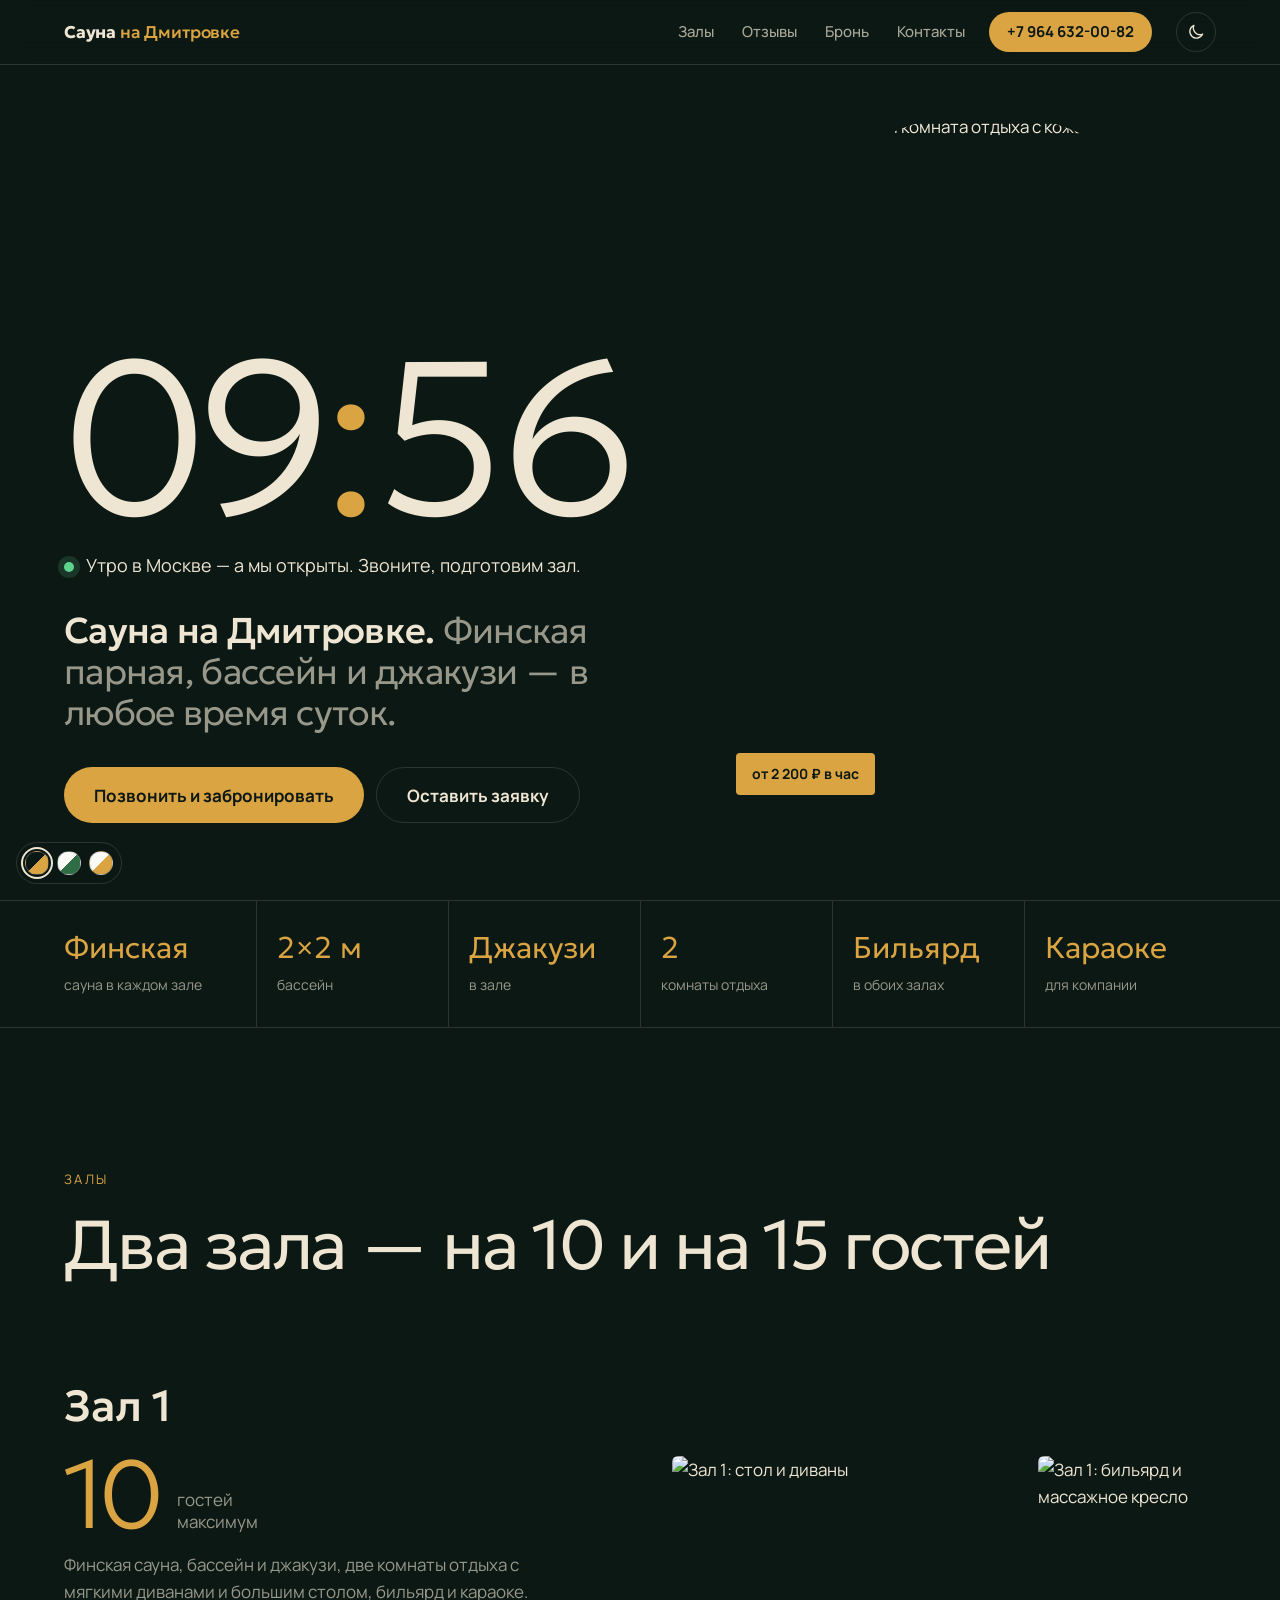
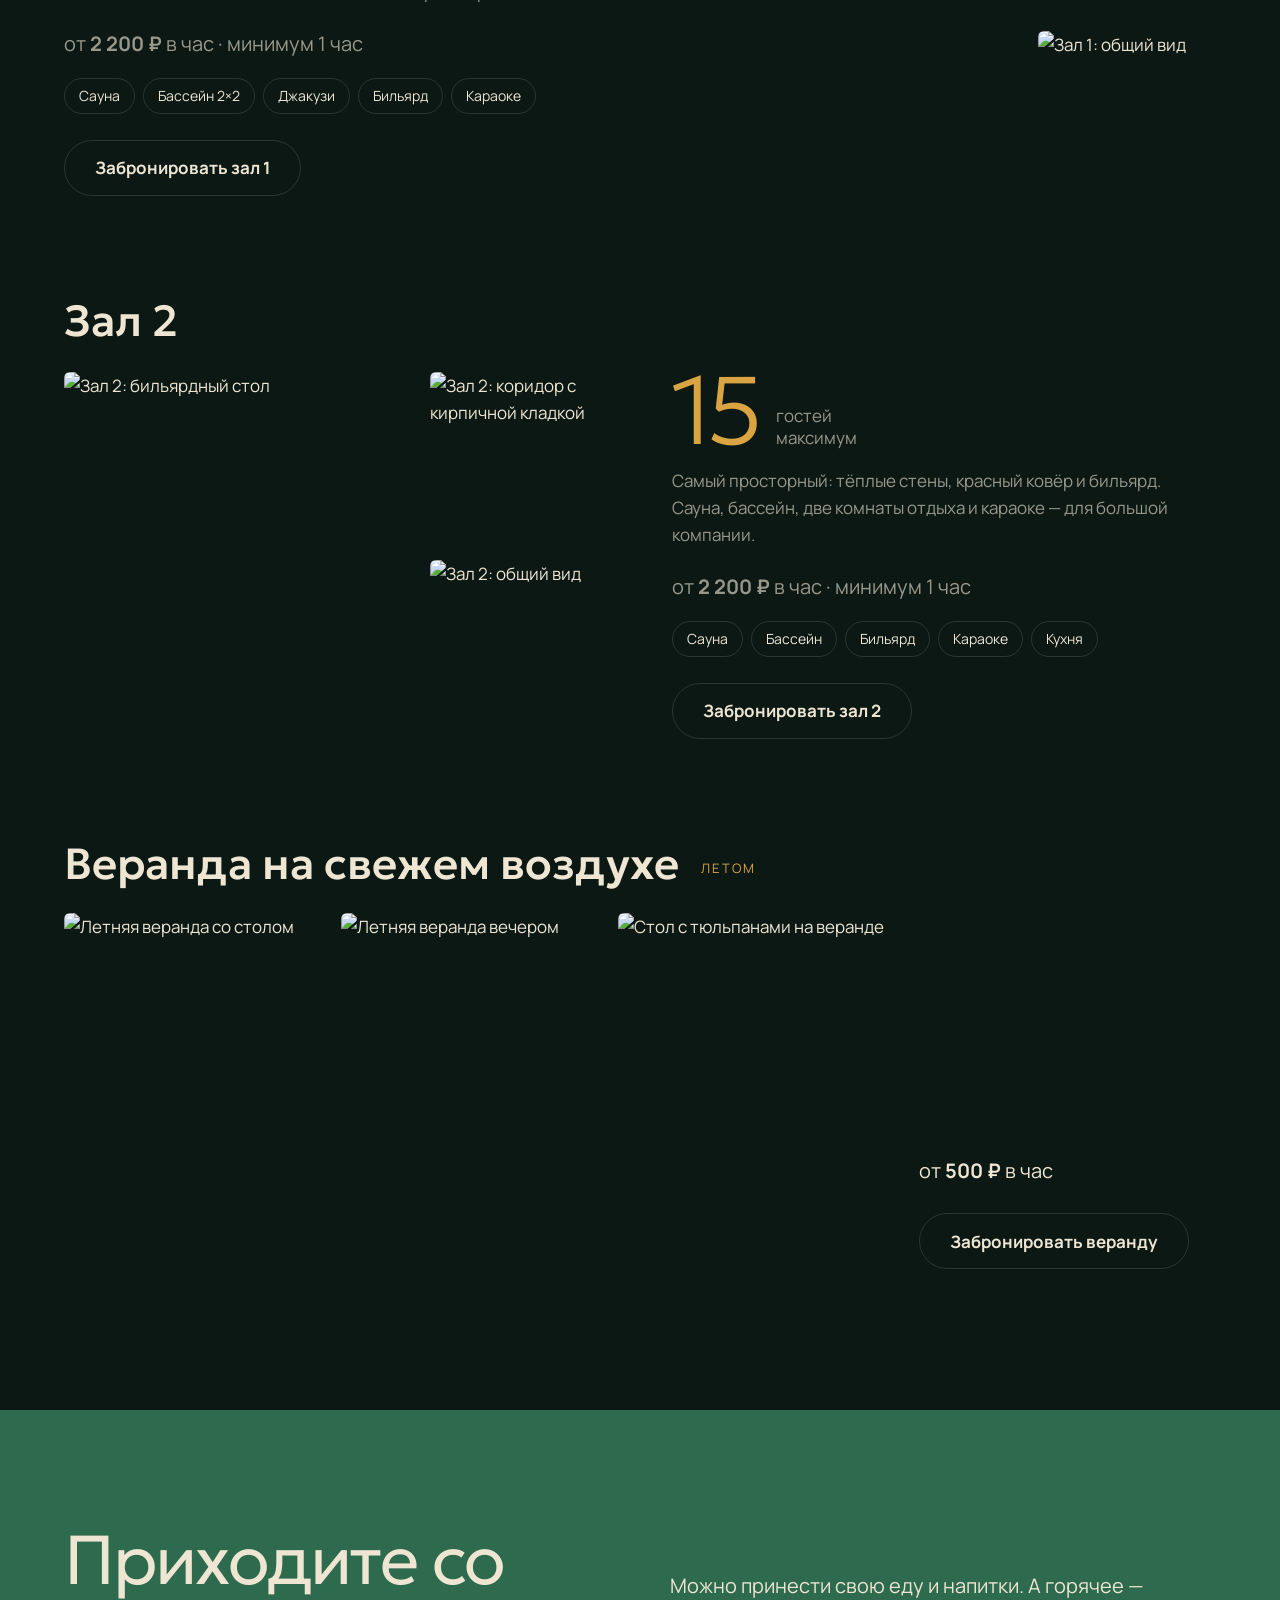
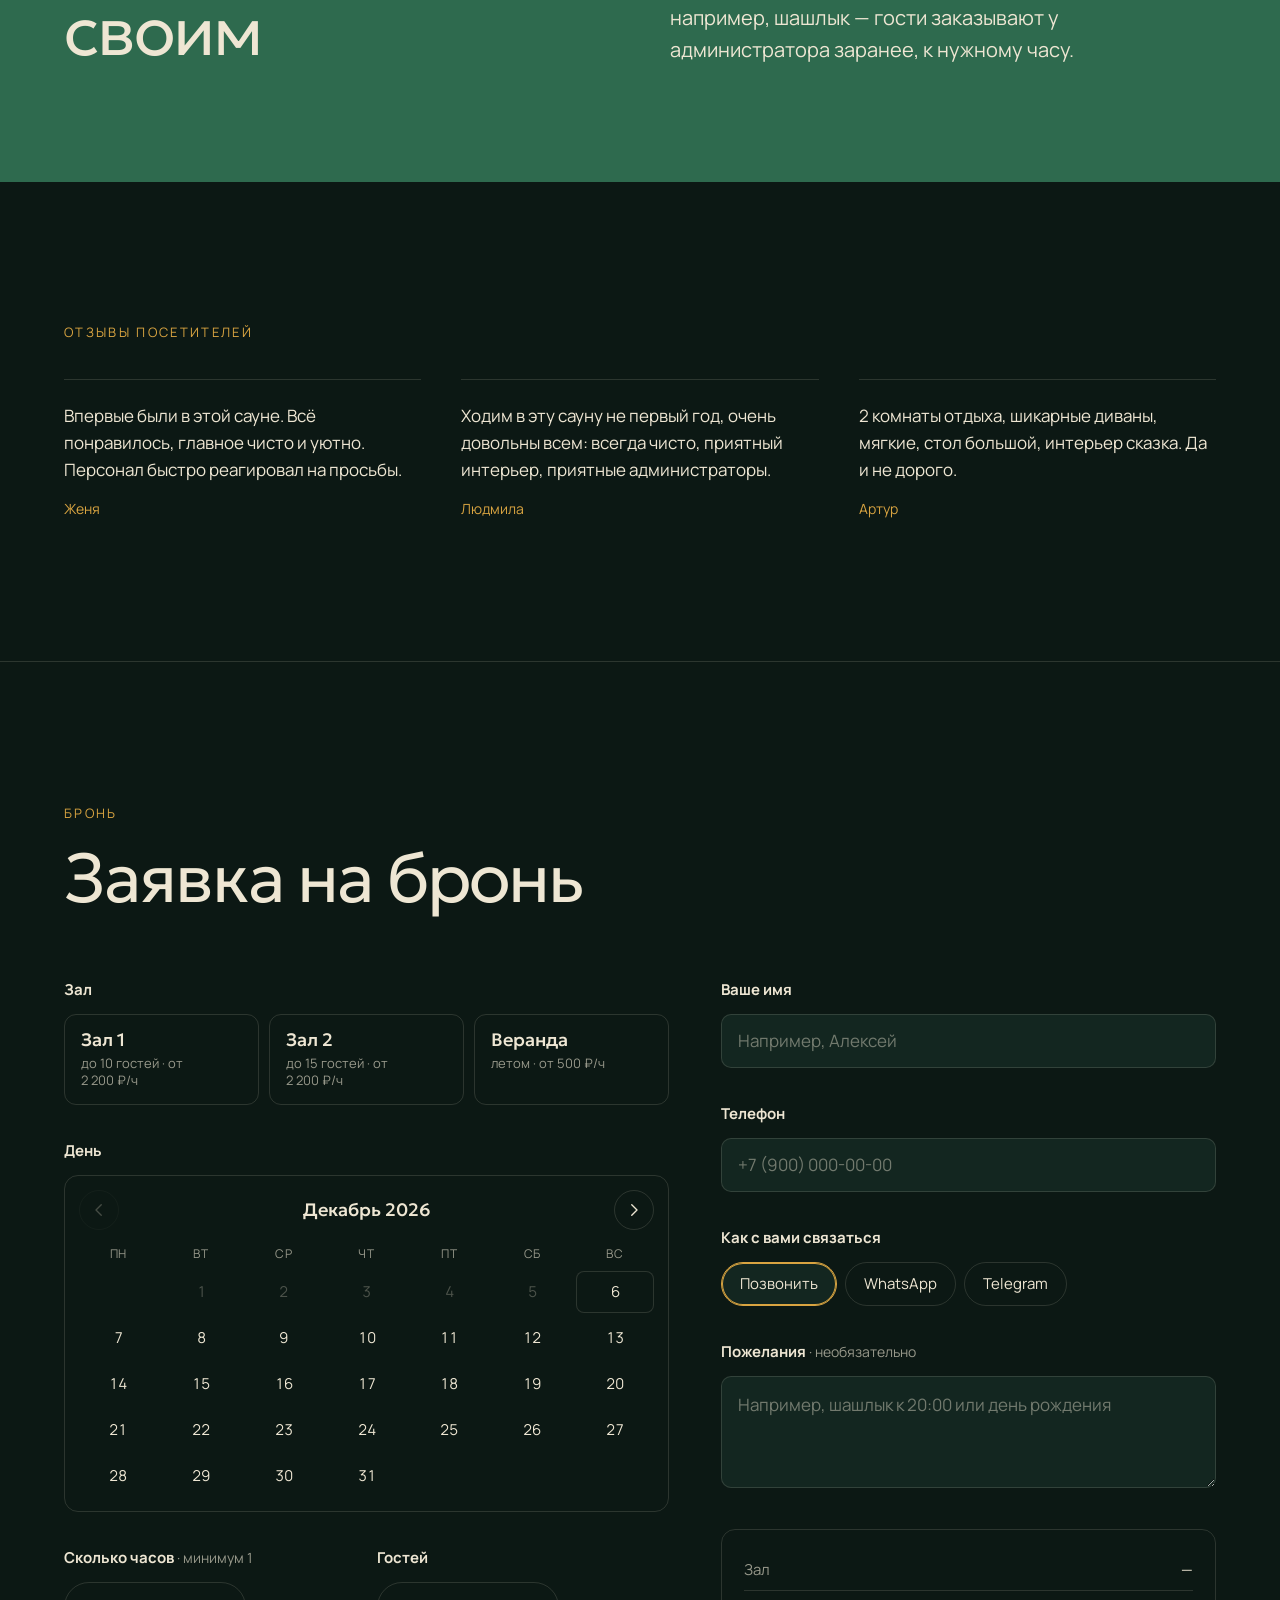
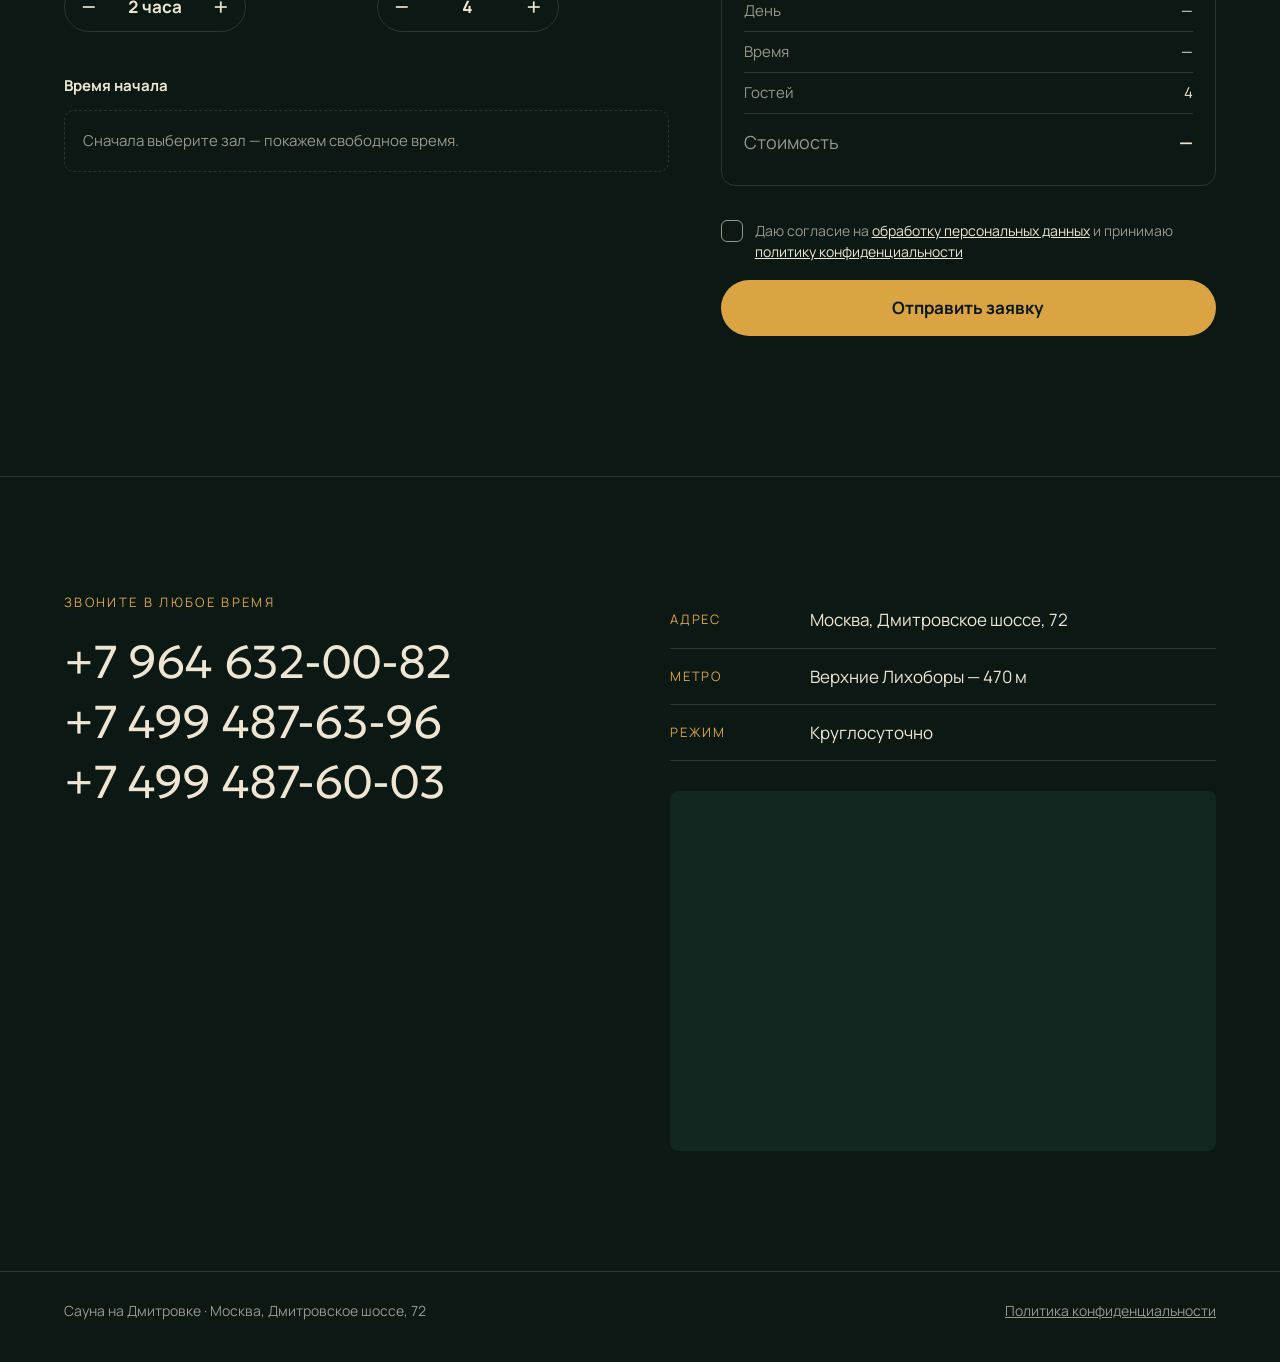
==== commit 30f4165c: "Минимализм: зелёный чуть травянистее Co-Authored-By: Claude Opus 5.5 <noreply@anthropic.com>" ====
--- a/index.html
+++ b/index.html
@@ -299,7 +299,7 @@
 .designs button:hover { transform: scale(1.12); }
 .designs button[aria-pressed="true"] { outline: 2px solid var(--steam); outline-offset: 2px; }
 .designs [data-d="1"] { background: linear-gradient(135deg, #0c1814 50%, #d9a441 50%); }
-.designs [data-d="2"] { background: linear-gradient(135deg, #fafaf7 50%, #2f7058 50%); }
+.designs [data-d="2"] { background: linear-gradient(135deg, #fafaf7 50%, #2f6e45 50%); }
 .designs [data-d="3"] { background: linear-gradient(135deg, #fafaf7 50%, #d9a441 50%); }
 
 /* ===== Дизайн 1: коллаж зала ровно по высоте блока с текстом и кнопкой ===== */
@@ -319,10 +319,8 @@
   [data-design="1"] .hero figure::after { content: ""; position: absolute; inset: 0; pointer-events: none; background: linear-gradient(to bottom, transparent 20%, color-mix(in srgb, var(--night) 72%, transparent) 42%, color-mix(in srgb, var(--night) 92%, transparent) 62%, var(--night) 85%); }
   [data-design="1"][data-theme="dark"] .hero figure::after { background: linear-gradient(to bottom, var(--night) 0, color-mix(in srgb, var(--night) 85%, transparent) 10%, transparent 26%, color-mix(in srgb, var(--night) 72%, transparent) 42%, color-mix(in srgb, var(--night) 92%, transparent) 62%, var(--night) 85%); }
   [data-design="1"] .hero figcaption { display: none; }
-  /* светлая тема: часы белые поверх фото, светлый фон начинается сразу под ними — на любой высоте экрана */
-  [data-design="1"][data-theme="light"] .clock { color: #fff; text-shadow: 0 2px 24px rgba(0, 0, 0, .35); }
-  [data-design="1"][data-theme="light"] .hero figure::after { background: none; }
-  [data-design="1"][data-theme="light"] .hero > div { margin: 0 calc(-1 * var(--pad)) -28px; padding: 0 var(--pad) 28px; background: linear-gradient(to bottom, transparent calc(var(--clock) * .8 - 12px), color-mix(in srgb, var(--night) 92%, transparent) calc(var(--clock) * .8 + 14px), var(--night) calc(var(--clock) * .8 + 50px)); }
+  /* светлая тема: тёмные часы на фото — светлое свечение вокруг цифр, чтобы не сливались */
+  [data-design="1"][data-theme="light"] .clock { text-shadow: 0 0 10px var(--night), 0 0 28px var(--night), 0 0 56px var(--night); }
   [data-design="1"] .hero { --clock: clamp(84px, 25vw, 150px); }
   [data-design="1"] .clock { font-size: var(--clock); }
   [data-design="1"] .now { margin: 16px 0 18px; font-size: 16px; }
@@ -335,13 +333,13 @@
   --night: #121212;
   --deep: #1d1d1c;
   --cloth: #1d1d1c;
-  --gold: #4f9a7e;
+  --gold: #55a06b;
   --on-gold: #121212;
-  --gold-hover: #5fab8e;
+  --gold-hover: #64b07a;
   --steam: #f1f0ec;
   --dim: rgba(241, 240, 236, .6);
   --line: rgba(241, 240, 236, .12);
-  --accent: #6db596;
+  --accent: #74bb88;
   --display: 'Onest', system-ui, sans-serif;
   --body: 'Onest', system-ui, sans-serif;
 }
@@ -349,13 +347,13 @@
   --night: #fafaf7;
   --deep: #f0efe9;
   --cloth: #f0efe9;
-  --gold: #2f7058;
+  --gold: #2f6e45;
   --on-gold: #fff;
-  --gold-hover: #275f4a;
+  --gold-hover: #275c3a;
   --steam: #151515;
   --dim: rgba(21, 21, 21, .62);
   --line: rgba(21, 21, 21, .12);
-  --accent: #2f7058;
+  --accent: #2f6e45;
 }
 :is([data-design="2"], [data-design="3"]) body { font-size: 16px; }
 /* Шапка общая для обоих дизайнов: липкая, с телефоном-кнопкой */
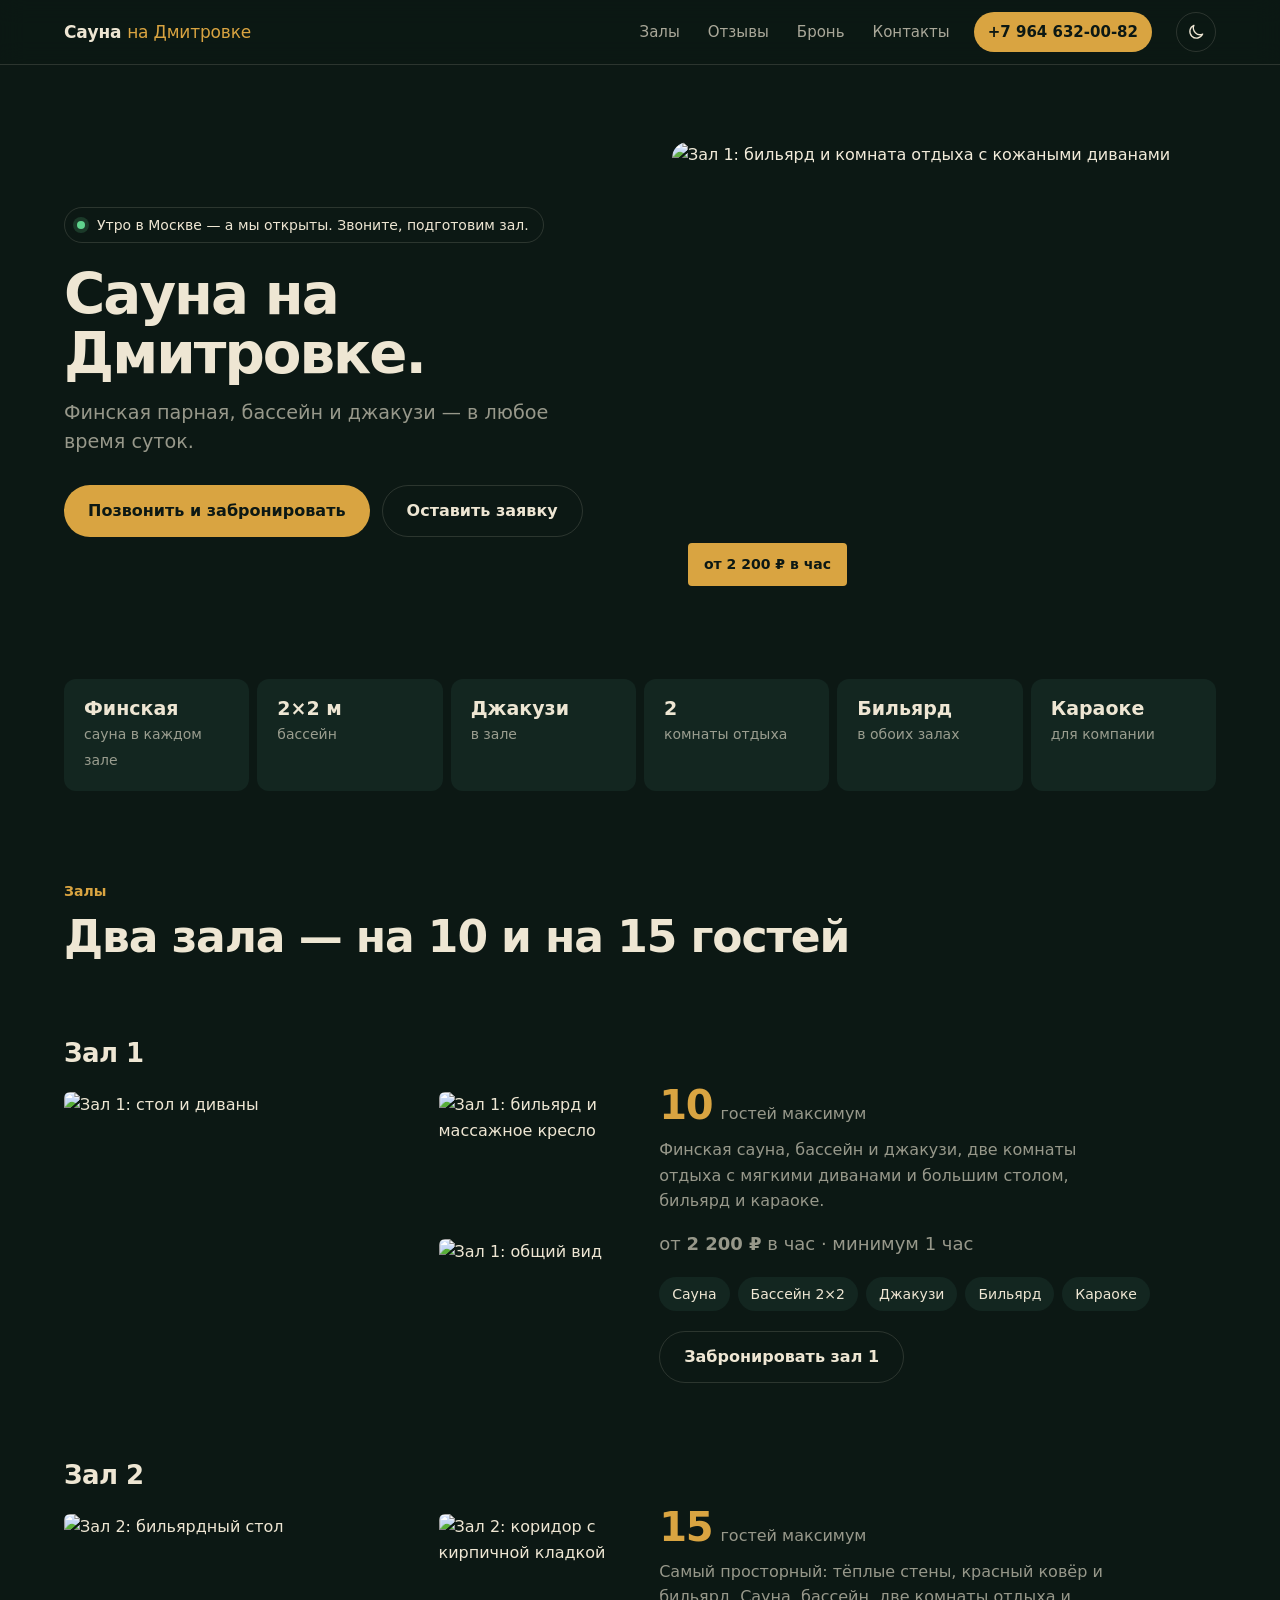
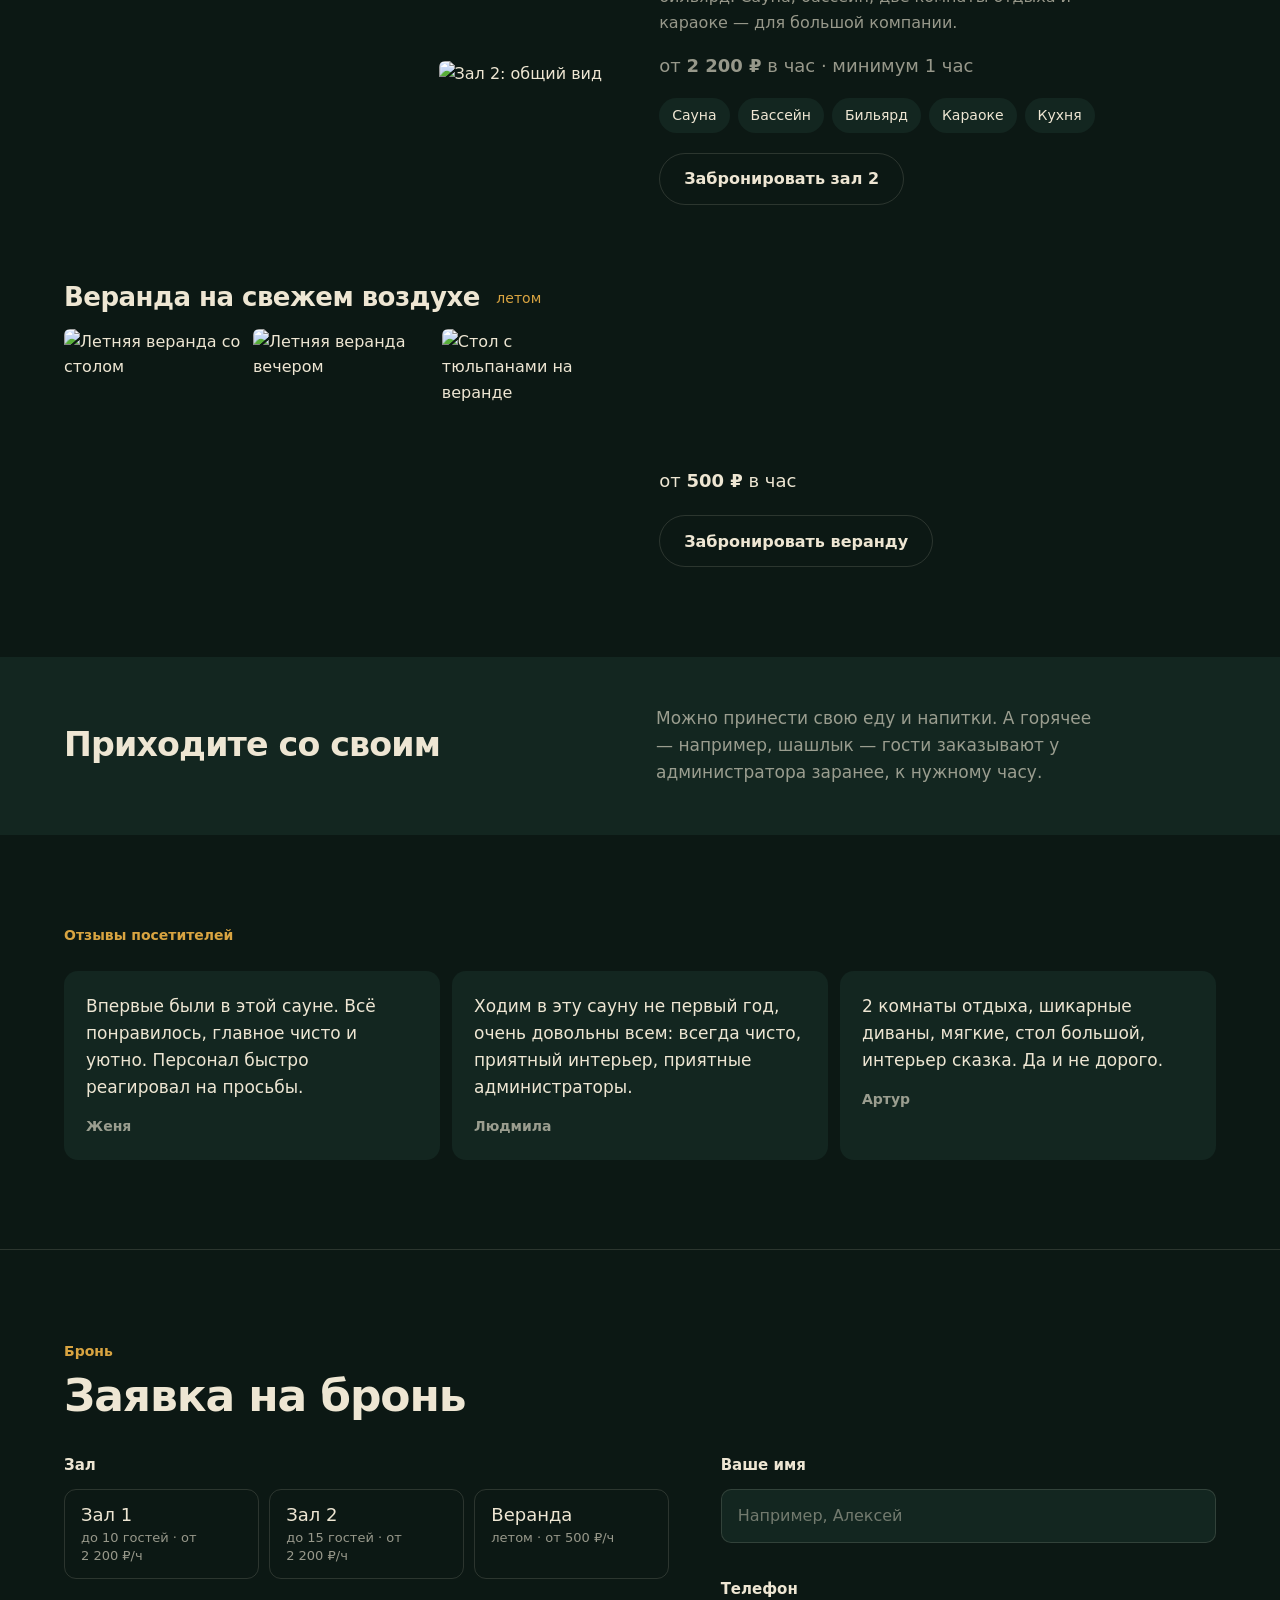
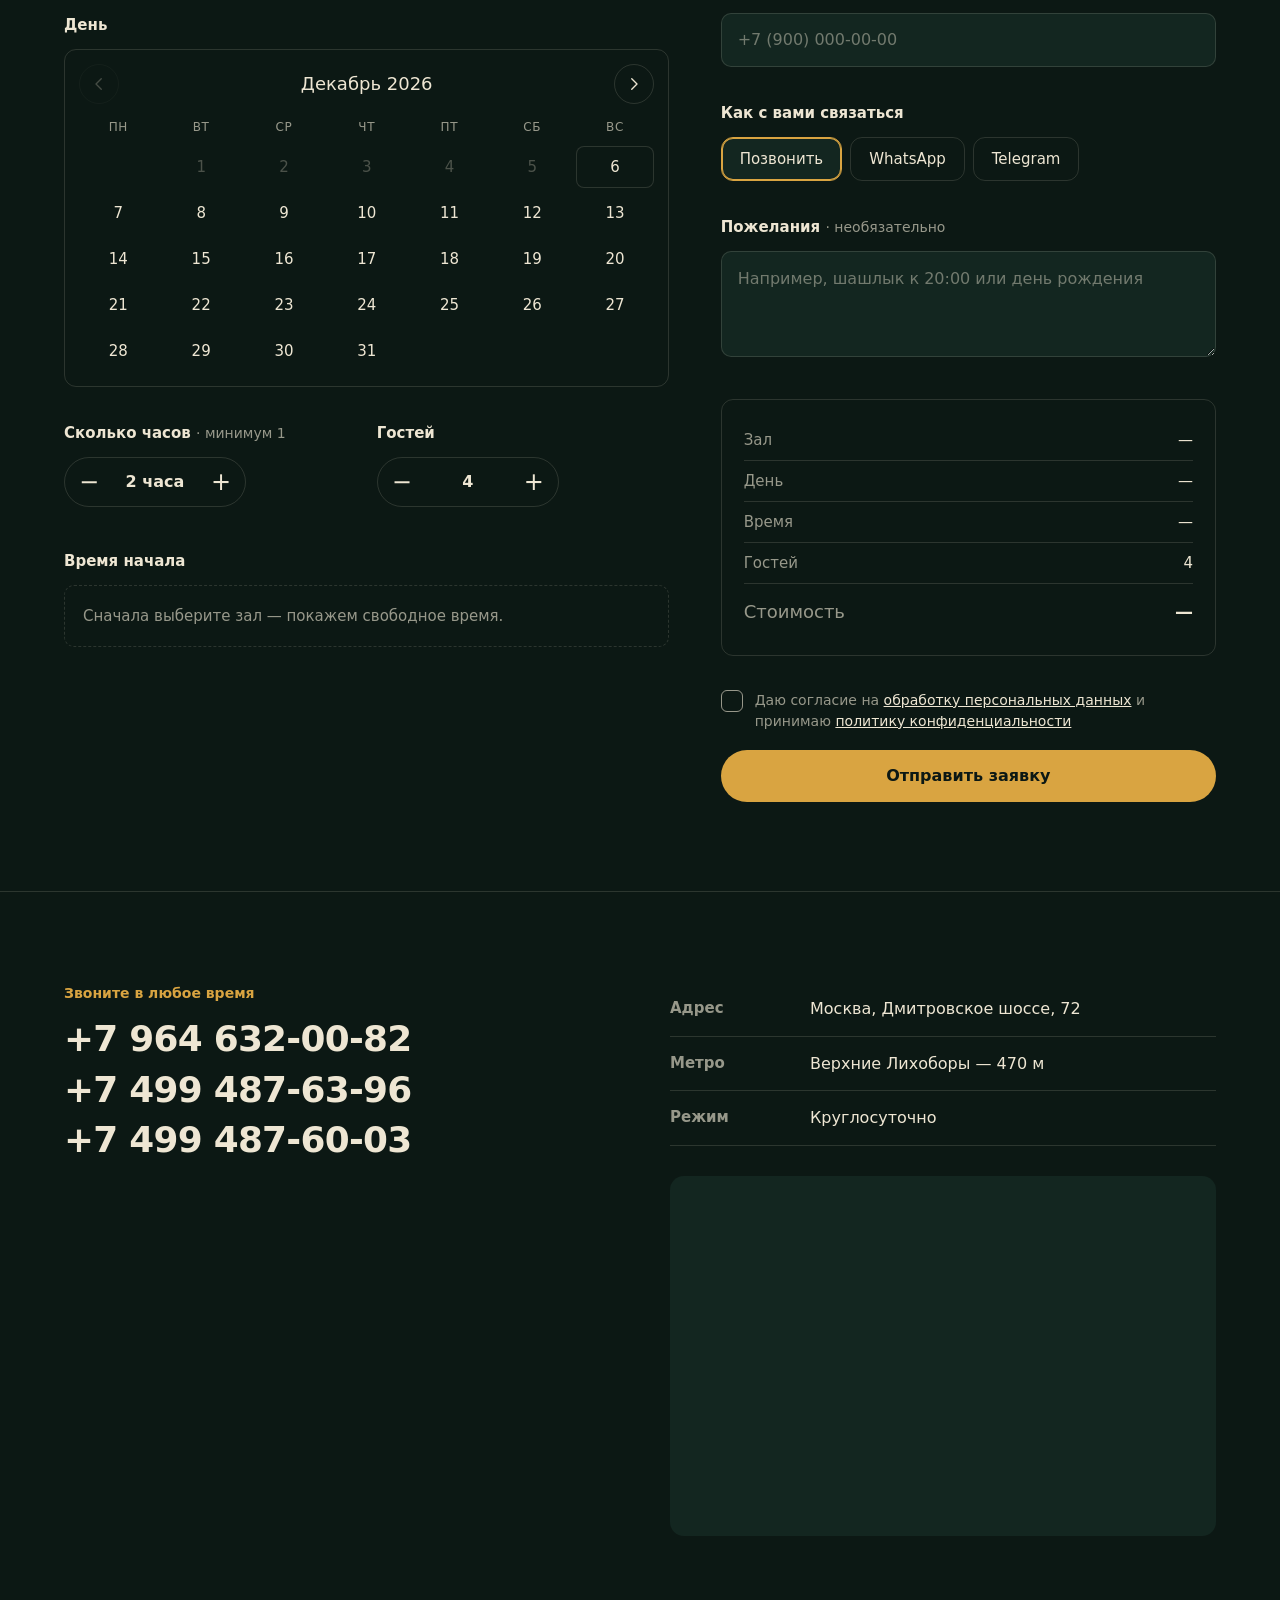
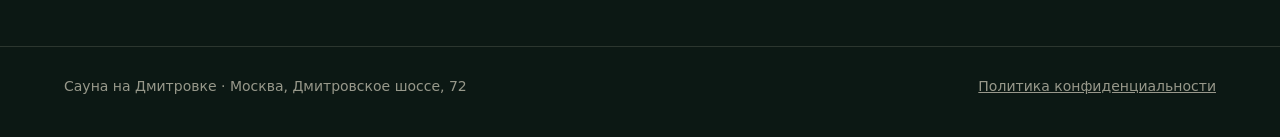
==== commit 811d8974: "Закрепить третий дизайн сайта" ====
--- a/index.html
+++ b/index.html
@@ -1,20 +1,15 @@
 <!DOCTYPE html>
-<html lang="ru">
+<html lang="ru" data-design="3">
 <head>
 <meta charset="UTF-8">
 <meta name="viewport" content="width=device-width, initial-scale=1">
 <meta name="referrer" content="no-referrer">
 <script>
-// Тема и вариант дизайна до отрисовки, чтобы не мигало: сохранённый выбор, иначе тёмная и первый
+// Тема до отрисовки: сохранённый выбор, иначе тёмная
 (function () {
-  var t = null, d = null;
-  try { t = localStorage.getItem('theme'); d = localStorage.getItem('design'); } catch (e) {}
-  var q = /[?&]d=([123])/.exec(location.search);
-  if (q) d = q[1];
-  if (t !== 'light') t = 'dark';
-  if (d !== '2' && d !== '3') d = '1';
-  document.documentElement.setAttribute('data-theme', t);
-  document.documentElement.setAttribute('data-design', d);
+  var t = null;
+  try { t = localStorage.getItem('theme'); } catch (e) {}
+  document.documentElement.setAttribute('data-theme', t === 'light' ? 'light' : 'dark');
 })();
 </script>
 <title>Сауна на Дмитровке — открыто круглосуточно</title>
@@ -295,6 +290,7 @@
 }
 /* ===== Переключатель вариантов дизайна ===== */
 .designs { position: fixed; left: 16px; bottom: 16px; z-index: 40; display: flex; gap: 8px; padding: 8px; border: 1px solid var(--line); border-radius: 999px; background: color-mix(in srgb, var(--night) 82%, transparent); -webkit-backdrop-filter: blur(10px); backdrop-filter: blur(10px); }
+.designs[hidden] { display: none; }
 .designs button { width: 24px; height: 24px; padding: 0; border: 1px solid rgba(128, 128, 128, .45); border-radius: 50%; cursor: pointer; -webkit-tap-highlight-color: transparent; transition: transform .15s; }
 .designs button:hover { transform: scale(1.12); }
 .designs button[aria-pressed="true"] { outline: 2px solid var(--steam); outline-offset: 2px; }
@@ -312,15 +308,17 @@
 
 /* Дизайн 1 на телефоне: фото — фон первого экрана, часы и текст поверх, всё в один экран */
 @media (max-width: 900px) {
-  [data-design="1"] .hero { position: relative; display: flex; flex-direction: column; justify-content: flex-end; min-height: calc(100svh - 65px); padding: 40px var(--pad) 28px; overflow: hidden; }
+  [data-design="1"] .hero { position: relative; display: flex; flex-direction: column; justify-content: flex-end; align-items: stretch; min-height: calc(100svh - 65px); padding: 40px var(--pad) 28px; overflow: hidden; }
   [data-design="1"] .hero > div { position: relative; z-index: 1; }
   [data-design="1"] .hero figure { position: absolute; inset: 0; min-height: 0; }
   [data-design="1"] .hero figure img { border-radius: 0; filter: saturate(.8) brightness(.9); }
   [data-design="1"] .hero figure::after { content: ""; position: absolute; inset: 0; pointer-events: none; background: linear-gradient(to bottom, transparent 20%, color-mix(in srgb, var(--night) 72%, transparent) 42%, color-mix(in srgb, var(--night) 92%, transparent) 62%, var(--night) 85%); }
   [data-design="1"][data-theme="dark"] .hero figure::after { background: linear-gradient(to bottom, var(--night) 0, color-mix(in srgb, var(--night) 85%, transparent) 10%, transparent 26%, color-mix(in srgb, var(--night) 72%, transparent) 42%, color-mix(in srgb, var(--night) 92%, transparent) 62%, var(--night) 85%); }
   [data-design="1"] .hero figcaption { display: none; }
-  /* светлая тема: тёмные часы на фото — светлое свечение вокруг цифр, чтобы не сливались */
-  [data-design="1"][data-theme="light"] .clock { text-shadow: 0 0 10px var(--night), 0 0 28px var(--night), 0 0 56px var(--night); }
+  /* светлая тема: за часами плотная светлая подложка, фото там бледнее; привязана к часам, а не к высоте экрана */
+  [data-design="1"][data-theme="light"] .hero > div { margin: 0 calc(-1 * var(--pad)) -28px; padding: 0 var(--pad) 28px; background: linear-gradient(to bottom, color-mix(in srgb, var(--night) 50%, transparent) 0, color-mix(in srgb, var(--night) 58%, transparent) calc(var(--clock) * .8), color-mix(in srgb, var(--night) 82%, transparent) calc(var(--clock) * .8 + 90px), var(--night) calc(var(--clock) * .8 + 170px)); }
+  [data-design="1"][data-theme="light"] .hero figure::after { background: linear-gradient(to bottom, transparent 30%, color-mix(in srgb, var(--night) 30%, transparent) 55%, color-mix(in srgb, var(--night) 60%, transparent) 80%, color-mix(in srgb, var(--night) 80%, transparent) 100%); }
+  [data-design="1"][data-theme="light"] .hero > div::before { content: ""; position: absolute; left: 0; right: 0; bottom: 100%; height: 72px; pointer-events: none; background: linear-gradient(to bottom, transparent, color-mix(in srgb, var(--night) 15%, transparent) 40%, color-mix(in srgb, var(--night) 50%, transparent)); }
   [data-design="1"] .hero { --clock: clamp(84px, 25vw, 150px); }
   [data-design="1"] .clock { font-size: var(--clock); }
   [data-design="1"] .now { margin: 16px 0 18px; font-size: 16px; }
@@ -371,7 +369,7 @@
 :root[data-design="3"] { --display: 'Onest', system-ui, sans-serif; --body: 'Onest', system-ui, sans-serif; }
 :root[data-design="3"] :is(.btn, .tags li, .top .tel) { border-radius: 999px; }
 :root[data-design="3"] .theme { border-radius: 50%; }
-:root[data-design="3"] .hero figure img { border-radius: 300px 300px 8px 8px; filter: saturate(.85) contrast(1.05); }
+:root[data-design="3"] .hero figure img { filter: saturate(.85) contrast(1.05); }
 :root[data-design="3"] .hero figcaption { background: var(--gold); color: var(--on-gold); border-radius: 4px; }
 :root[data-design="3"] :is(.shots img, .veranda img) { border-radius: 6px; }
 :root[data-design="3"] .cap b { color: var(--accent); }
@@ -684,7 +682,7 @@
   </div>
 </footer>
 
-<div class="designs" role="group" aria-label="Вариант дизайна">
+<div class="designs" role="group" aria-label="Вариант дизайна" hidden>
   <button type="button" data-d="1" aria-label="Дизайн 1: ночь и золото"></button>
   <button type="button" data-d="2" aria-label="Дизайн 2: минимализм"></button>
   <button type="button" data-d="3" aria-label="Дизайн 3: минимализм в цветах первого"></button>
@@ -720,7 +718,7 @@
 // Переключатель вариантов дизайна
 (function () {
   var root = document.documentElement;
-  var btns = document.querySelectorAll('.designs button');
+  var btns = document.querySelectorAll('.designs:not([hidden]) button');
   function mark() {
     btns.forEach(function (b) { b.setAttribute('aria-pressed', b.getAttribute('data-d') === root.getAttribute('data-design')); b.title = b.getAttribute('aria-label'); });
   }
@@ -729,7 +727,6 @@
     b.addEventListener('click', function () {
       var d = b.getAttribute('data-d');
       root.setAttribute('data-design', d);
-      try { localStorage.setItem('design', d); } catch (e) {}
       mark();
     });
   });
